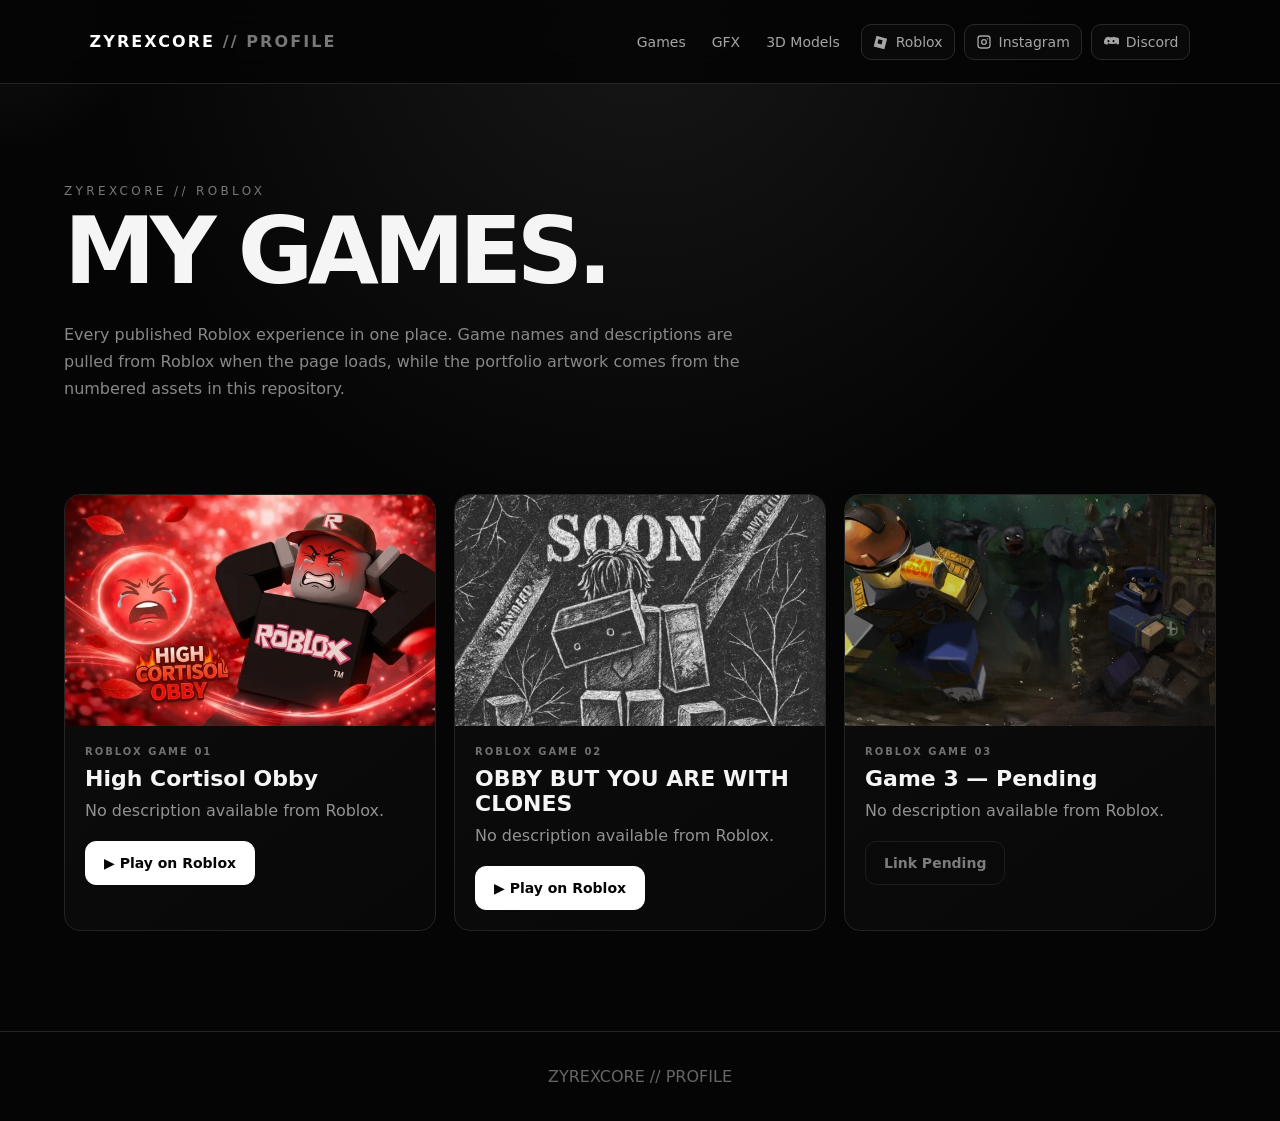
==== games.html @ 1a89cac1 "Add dedicated games portfolio page" ====
<!doctype html><html lang="en"><head><meta charset="utf-8"><meta name="viewport" content="width=device-width,initial-scale=1"><title>ZyrexCore // Games</title><link rel="stylesheet" href="styles.css"></head><body><main><section class="page-hero"><div class="eyebrow">ZYREXCORE // ROBLOX</div><h1>MY GAMES.</h1><p>Every published Roblox experience in one place. Game names and descriptions are pulled from Roblox when the page loads, while the portfolio artwork comes from the numbered assets in this repository.</p></section><section class="wrap" style="padding-top:20px"><div class="grid" id="gamesGrid"></div></section></main><footer class="footer">ZYREXCORE // PROFILE</footer><script src="portfolio.js"></script><script>bootChrome('games');renderGames('gamesGrid');</script></body></html>
---- styles.css ----
:root{--bg:#050505;--panel:#0c0c0c;--panel2:#101010;--line:#242424;--text:#f5f5f5;--muted:#8f8f8f;--soft:#cfcfcf}*{box-sizing:border-box}html{scroll-behavior:smooth}body{margin:0;background:radial-gradient(circle at 50% 0,#171717 0,transparent 34rem),#050505;color:var(--text);font-family:Inter,ui-sans-serif,system-ui,-apple-system,BlinkMacSystemFont,"Segoe UI",sans-serif;overflow-x:hidden}body:before{content:"";position:fixed;inset:0;pointer-events:none;opacity:.18;background-image:linear-gradient(rgba(255,255,255,.035) 1px,transparent 1px),linear-gradient(90deg,rgba(255,255,255,.035) 1px,transparent 1px);background-size:36px 36px;mask-image:linear-gradient(to bottom,#000,transparent 75%);z-index:-2}.cursor-light{position:fixed;width:320px;height:320px;border-radius:50%;pointer-events:none;z-index:0;background:radial-gradient(circle,rgba(255,255,255,.055),transparent 68%);transform:translate(-50%,-50%);mix-blend-mode:screen}.nav{position:sticky;top:0;z-index:20;height:84px;border-bottom:1px solid var(--line);background:rgba(5,5,5,.9);backdrop-filter:blur(16px);display:flex;align-items:center;justify-content:space-between;padding:0 clamp(22px,7vw,120px)}.brand{font-weight:900;letter-spacing:.13em;text-decoration:none;color:#fff}.brand span{color:#777}.nav-right,.socials{display:flex;align-items:center;gap:9px}.nav-links{display:flex;gap:26px;margin-right:12px}.nav-links a,.social-btn{color:#a5a5a5;text-decoration:none;font-size:14px;transition:.2s}.nav-links a:hover,.social-btn:hover{color:#fff}.social-btn{display:inline-flex;align-items:center;gap:7px;border:1px solid #292929;border-radius:10px;padding:9px 11px;background:#090909}.social-btn svg{width:16px;height:16px;fill:currentColor}.hero{min-height:calc(100vh - 84px);display:grid;place-items:center;text-align:center;padding:70px 20px 90px;position:relative}.hero-inner{max-width:1050px}.eyebrow{font-size:12px;letter-spacing:.28em;color:#777;text-transform:uppercase}.hero h1{font-size:clamp(58px,10vw,132px);line-height:.83;margin:38px 0 34px;font-weight:950;letter-spacing:-.065em}.hero h1 .outline{color:transparent;-webkit-text-stroke:1.5px #555}.hero p{max-width:760px;margin:0 auto;color:#999;font-size:17px;line-height:1.8}.actions{display:flex;justify-content:center;gap:12px;margin-top:34px;flex-wrap:wrap}.btn{display:inline-flex;align-items:center;justify-content:center;gap:8px;padding:13px 18px;border-radius:11px;border:1px solid #303030;background:#0b0b0b;color:#eee;text-decoration:none;font-weight:700;font-size:14px;transition:.2s}.btn:hover{border-color:#666;transform:translateY(-2px)}.btn.primary{background:#fff;color:#050505;border-color:#fff}.wrap{max-width:1200px;margin:auto;padding:100px 24px}.section-head{display:flex;align-items:end;justify-content:space-between;gap:24px;margin-bottom:30px}.section-head h2{font-size:clamp(32px,5vw,58px);margin:0;letter-spacing:-.04em}.section-head p{color:#777;max-width:520px;line-height:1.6}.grid{display:grid;grid-template-columns:repeat(3,minmax(0,1fr));gap:18px}.card{border:1px solid var(--line);border-radius:16px;overflow:hidden;background:linear-gradient(145deg,#0d0d0d,#080808);transition:.25s;min-width:0}.card:hover{transform:translateY(-5px);border-color:#4b4b4b}.media{aspect-ratio:16/10;background:#090909;overflow:hidden}.media img{width:100%;height:100%;display:block;object-fit:cover;transition:.35s}.card:hover .media img{transform:scale(1.025)}.card-body{padding:20px}.kicker{font-size:10px;letter-spacing:.2em;color:#707070;font-weight:800}.card h3{margin:9px 0 7px;font-size:22px}.card p{color:#929292;line-height:1.6;margin:0}.card-actions{margin-top:18px}.empty{padding:35px;border:1px dashed #303030;border-radius:16px;color:#777;text-align:center;grid-column:1/-1}.page-hero{padding:100px 24px 55px;max-width:1200px;margin:auto}.page-hero h1{font-size:clamp(48px,8vw,92px);margin:0 0 15px;letter-spacing:-.06em}.page-hero p{max-width:700px;color:#888;line-height:1.7}.lightbox{position:fixed;inset:0;background:rgba(0,0,0,.92);z-index:50;display:none;place-items:center;padding:25px}.lightbox.open{display:grid}.lightbox img{max-width:94vw;max-height:90vh;object-fit:contain;border-radius:10px}.close{position:fixed;right:25px;top:20px;border:1px solid #444;background:#111;color:#fff;border-radius:9px;padding:10px 13px;cursor:pointer}.footer{border-top:1px solid var(--line);padding:35px 24px;color:#666;text-align:center}.reveal{animation:rise .5s both}@keyframes rise{from{opacity:0;transform:translateY(12px)}to{opacity:1;transform:none}}@media(max-width:900px){.nav{padding:0 18px}.nav-links{display:none}.grid{grid-template-columns:repeat(2,minmax(0,1fr))}.social-btn span{display:none}.social-btn{padding:9px}}@media(max-width:600px){.grid{grid-template-columns:1fr}.hero h1{font-size:clamp(54px,18vw,88px)}.hero{padding-top:40px}.page-hero{padding-top:70px}.socials{gap:5px}.brand{font-size:13px}}
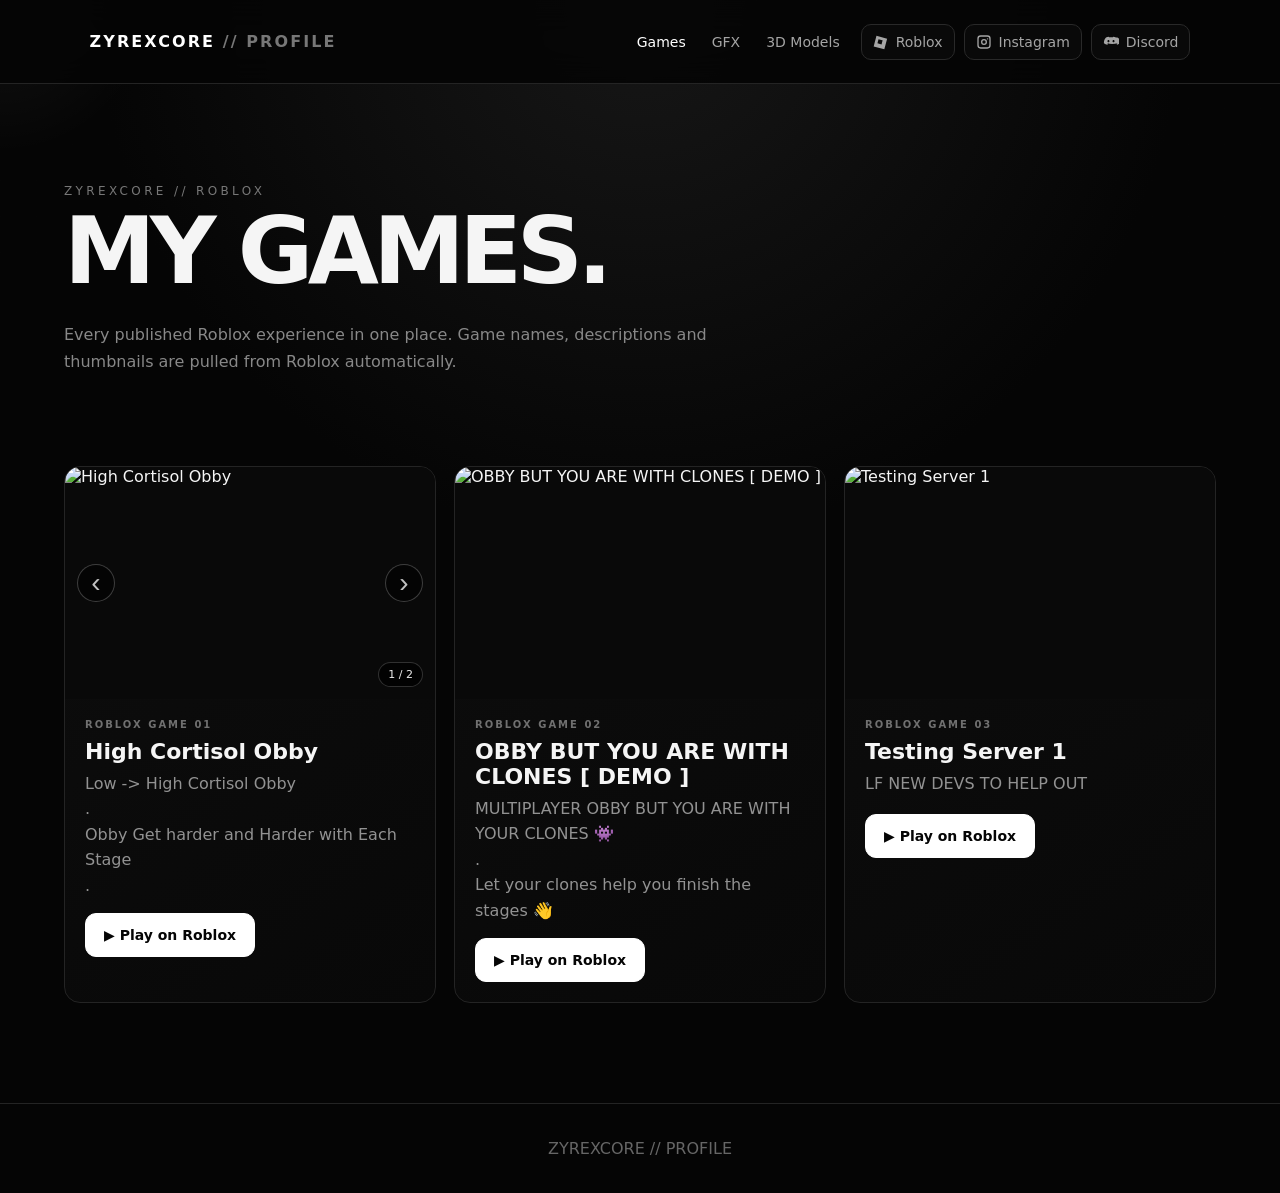
==== commit 8fe9a3fd: "Bust portfolio asset cache" ====
--- a/games.html
+++ b/games.html
@@ -1 +1 @@
-<!doctype html><html lang="en"><head><meta charset="utf-8"><meta name="viewport" content="width=device-width,initial-scale=1"><title>ZyrexCore // Games</title><link rel="stylesheet" href="styles.css"></head><body><main><section class="page-hero"><div class="eyebrow">ZYREXCORE // ROBLOX</div><h1>MY GAMES.</h1><p>Every published Roblox experience in one place. Game names and descriptions are pulled from Roblox when the page loads, while the portfolio artwork comes from the numbered assets in this repository.</p></section><section class="wrap" style="padding-top:20px"><div class="grid" id="gamesGrid"></div></section></main><footer class="footer">ZYREXCORE // PROFILE</footer><script src="portfolio.js"></script><script>bootChrome('games');renderGames('gamesGrid');</script></body></html>+<!doctype html><html lang="en"><head><meta charset="utf-8"><meta name="viewport" content="width=device-width,initial-scale=1"><title>ZyrexCore // Games</title><link rel="stylesheet" href="styles.css?v=20260908-3"></head><body><main><section class="page-hero"><div class="eyebrow">ZYREXCORE // ROBLOX</div><h1>MY GAMES.</h1><p>Every published Roblox experience in one place. Game names, descriptions and thumbnails are pulled from Roblox automatically.</p></section><section class="wrap" style="padding-top:20px"><div class="grid" id="gamesGrid"></div></section></main><footer class="footer">ZYREXCORE // PROFILE</footer><script src="portfolio.js?v=20260908-3"></script><script>bootChrome('games');renderGames('gamesGrid');</script></body></html>
--- a/styles.css
+++ b/styles.css
@@ -1 +1 @@
-:root{--bg:#050505;--panel:#0c0c0c;--panel2:#101010;--line:#242424;--text:#f5f5f5;--muted:#8f8f8f;--soft:#cfcfcf}*{box-sizing:border-box}html{scroll-behavior:smooth}body{margin:0;background:radial-gradient(circle at 50% 0,#171717 0,transparent 34rem),#050505;color:var(--text);font-family:Inter,ui-sans-serif,system-ui,-apple-system,BlinkMacSystemFont,"Segoe UI",sans-serif;overflow-x:hidden}body:before{content:"";position:fixed;inset:0;pointer-events:none;opacity:.18;background-image:linear-gradient(rgba(255,255,255,.035) 1px,transparent 1px),linear-gradient(90deg,rgba(255,255,255,.035) 1px,transparent 1px);background-size:36px 36px;mask-image:linear-gradient(to bottom,#000,transparent 75%);z-index:-2}.cursor-light{position:fixed;width:320px;height:320px;border-radius:50%;pointer-events:none;z-index:0;background:radial-gradient(circle,rgba(255,255,255,.055),transparent 68%);transform:translate(-50%,-50%);mix-blend-mode:screen}.nav{position:sticky;top:0;z-index:20;height:84px;border-bottom:1px solid var(--line);background:rgba(5,5,5,.9);backdrop-filter:blur(16px);display:flex;align-items:center;justify-content:space-between;padding:0 clamp(22px,7vw,120px)}.brand{font-weight:900;letter-spacing:.13em;text-decoration:none;color:#fff}.brand span{color:#777}.nav-right,.socials{display:flex;align-items:center;gap:9px}.nav-links{display:flex;gap:26px;margin-right:12px}.nav-links a,.social-btn{color:#a5a5a5;text-decoration:none;font-size:14px;transition:.2s}.nav-links a:hover,.social-btn:hover{color:#fff}.social-btn{display:inline-flex;align-items:center;gap:7px;border:1px solid #292929;border-radius:10px;padding:9px 11px;background:#090909}.social-btn svg{width:16px;height:16px;fill:currentColor}.hero{min-height:calc(100vh - 84px);display:grid;place-items:center;text-align:center;padding:70px 20px 90px;position:relative}.hero-inner{max-width:1050px}.eyebrow{font-size:12px;letter-spacing:.28em;color:#777;text-transform:uppercase}.hero h1{font-size:clamp(58px,10vw,132px);line-height:.83;margin:38px 0 34px;font-weight:950;letter-spacing:-.065em}.hero h1 .outline{color:transparent;-webkit-text-stroke:1.5px #555}.hero p{max-width:760px;margin:0 auto;color:#999;font-size:17px;line-height:1.8}.actions{display:flex;justify-content:center;gap:12px;margin-top:34px;flex-wrap:wrap}.btn{display:inline-flex;align-items:center;justify-content:center;gap:8px;padding:13px 18px;border-radius:11px;border:1px solid #303030;background:#0b0b0b;color:#eee;text-decoration:none;font-weight:700;font-size:14px;transition:.2s}.btn:hover{border-color:#666;transform:translateY(-2px)}.btn.primary{background:#fff;color:#050505;border-color:#fff}.wrap{max-width:1200px;margin:auto;padding:100px 24px}.section-head{display:flex;align-items:end;justify-content:space-between;gap:24px;margin-bottom:30px}.section-head h2{font-size:clamp(32px,5vw,58px);margin:0;letter-spacing:-.04em}.section-head p{color:#777;max-width:520px;line-height:1.6}.grid{display:grid;grid-template-columns:repeat(3,minmax(0,1fr));gap:18px}.card{border:1px solid var(--line);border-radius:16px;overflow:hidden;background:linear-gradient(145deg,#0d0d0d,#080808);transition:.25s;min-width:0}.card:hover{transform:translateY(-5px);border-color:#4b4b4b}.media{aspect-ratio:16/10;background:#090909;overflow:hidden}.media img{width:100%;height:100%;display:block;object-fit:cover;transition:.35s}.card:hover .media img{transform:scale(1.025)}.card-body{padding:20px}.kicker{font-size:10px;letter-spacing:.2em;color:#707070;font-weight:800}.card h3{margin:9px 0 7px;font-size:22px}.card p{color:#929292;line-height:1.6;margin:0}.card-actions{margin-top:18px}.empty{padding:35px;border:1px dashed #303030;border-radius:16px;color:#777;text-align:center;grid-column:1/-1}.page-hero{padding:100px 24px 55px;max-width:1200px;margin:auto}.page-hero h1{font-size:clamp(48px,8vw,92px);margin:0 0 15px;letter-spacing:-.06em}.page-hero p{max-width:700px;color:#888;line-height:1.7}.lightbox{position:fixed;inset:0;background:rgba(0,0,0,.92);z-index:50;display:none;place-items:center;padding:25px}.lightbox.open{display:grid}.lightbox img{max-width:94vw;max-height:90vh;object-fit:contain;border-radius:10px}.close{position:fixed;right:25px;top:20px;border:1px solid #444;background:#111;color:#fff;border-radius:9px;padding:10px 13px;cursor:pointer}.footer{border-top:1px solid var(--line);padding:35px 24px;color:#666;text-align:center}.reveal{animation:rise .5s both}@keyframes rise{from{opacity:0;transform:translateY(12px)}to{opacity:1;transform:none}}@media(max-width:900px){.nav{padding:0 18px}.nav-links{display:none}.grid{grid-template-columns:repeat(2,minmax(0,1fr))}.social-btn span{display:none}.social-btn{padding:9px}}@media(max-width:600px){.grid{grid-template-columns:1fr}.hero h1{font-size:clamp(54px,18vw,88px)}.hero{padding-top:40px}.page-hero{padding-top:70px}.socials{gap:5px}.brand{font-size:13px}}+:root{--bg:#050505;--panel:#0c0c0c;--panel2:#101010;--line:#242424;--text:#f5f5f5;--muted:#8f8f8f;--soft:#cfcfcf}*{box-sizing:border-box}html{scroll-behavior:smooth}body{margin:0;background:radial-gradient(circle at 50% 0,#171717 0,transparent 34rem),#050505;color:var(--text);font-family:Inter,ui-sans-serif,system-ui,-apple-system,BlinkMacSystemFont,"Segoe UI",sans-serif;overflow-x:hidden}body:before{content:"";position:fixed;inset:0;pointer-events:none;opacity:.18;background-image:linear-gradient(rgba(255,255,255,.035) 1px,transparent 1px),linear-gradient(90deg,rgba(255,255,255,.035) 1px,transparent 1px);background-size:36px 36px;mask-image:linear-gradient(to bottom,#000,transparent 75%);z-index:-2}.cursor-light{position:fixed;width:320px;height:320px;border-radius:50%;pointer-events:none;z-index:0;background:radial-gradient(circle,rgba(255,255,255,.055),transparent 68%);transform:translate(-50%,-50%);mix-blend-mode:screen}.nav{position:sticky;top:0;z-index:20;height:84px;border-bottom:1px solid var(--line);background:rgba(5,5,5,.9);backdrop-filter:blur(16px);display:flex;align-items:center;justify-content:space-between;padding:0 clamp(22px,7vw,120px)}.brand{font-weight:900;letter-spacing:.13em;text-decoration:none;color:#fff}.brand span{color:#777}.nav-right,.socials{display:flex;align-items:center;gap:9px}.nav-links{display:flex;gap:26px;margin-right:12px}.nav-links a,.social-btn{color:#a5a5a5;text-decoration:none;font-size:14px;transition:.2s}.nav-links a:hover,.nav-links a.active,.social-btn:hover{color:#fff}.social-btn{display:inline-flex;align-items:center;gap:7px;border:1px solid #292929;border-radius:10px;padding:9px 11px;background:#090909}.social-btn svg{width:16px;height:16px;fill:currentColor}.hero{min-height:calc(100vh - 84px);display:grid;place-items:center;text-align:center;padding:70px 20px 90px;position:relative}.hero-inner{max-width:1050px}.eyebrow{font-size:12px;letter-spacing:.28em;color:#777;text-transform:uppercase}.hero h1{font-size:clamp(58px,10vw,132px);line-height:.83;margin:38px 0 34px;font-weight:950;letter-spacing:-.065em}.hero h1 .outline{color:transparent;-webkit-text-stroke:1.5px #555}.hero p{max-width:760px;margin:0 auto;color:#999;font-size:17px;line-height:1.8}.actions{display:flex;justify-content:center;gap:12px;margin-top:34px;flex-wrap:wrap}.btn{display:inline-flex;align-items:center;justify-content:center;gap:8px;padding:13px 18px;border-radius:11px;border:1px solid #303030;background:#0b0b0b;color:#eee;text-decoration:none;font-weight:700;font-size:14px;transition:.2s}.btn:hover{border-color:#666;transform:translateY(-2px)}.btn.primary{background:#fff;color:#050505;border-color:#fff}.wrap{max-width:1200px;margin:auto;padding:100px 24px}.section-head{display:flex;align-items:end;justify-content:space-between;gap:24px;margin-bottom:30px}.section-head h2{font-size:clamp(32px,5vw,58px);margin:0;letter-spacing:-.04em}.section-head p{color:#777;max-width:520px;line-height:1.6}.grid{display:grid;grid-template-columns:repeat(3,minmax(0,1fr));gap:18px}.card{border:1px solid var(--line);border-radius:16px;overflow:hidden;background:linear-gradient(145deg,#0d0d0d,#080808);transition:.25s;min-width:0}.card:hover{transform:translateY(-5px);border-color:#4b4b4b}.media{aspect-ratio:16/10;background:#090909;overflow:hidden}.media img{width:100%;height:100%;display:block;object-fit:cover;transition:.35s}.card:hover .media img{transform:scale(1.025)}.game-media{position:relative}.game-carousel{position:relative;width:100%;height:100%}.game-carousel .game-slide{width:100%;height:100%;object-fit:cover;display:block}.slide-btn{position:absolute;top:50%;transform:translateY(-50%);width:38px;height:38px;border:1px solid rgba(255,255,255,.3);border-radius:50%;background:rgba(0,0,0,.62);color:#fff;font-size:28px;line-height:1;cursor:pointer;display:grid;place-items:center;opacity:.75;transition:.2s}.slide-btn:hover{opacity:1;background:rgba(0,0,0,.82)}.slide-btn.prev{left:12px}.slide-btn.next{right:12px}.slide-count{position:absolute;right:12px;bottom:12px;background:rgba(0,0,0,.7);border:1px solid rgba(255,255,255,.18);padding:5px 9px;border-radius:99px;font-size:11px;color:#eee}.game-placeholder{height:100%;display:grid;place-items:center;align-content:center;gap:7px;background:radial-gradient(circle,#181818,#080808);color:#777;letter-spacing:.18em;font-weight:900}.game-placeholder small{font-size:9px;letter-spacing:.16em;color:#555}.card-body{padding:20px}.kicker{font-size:10px;letter-spacing:.2em;color:#707070;font-weight:800}.card h3{margin:9px 0 7px;font-size:22px}.card p{color:#929292;line-height:1.6;margin:0}.game-description{white-space:pre-line;max-height:7.8em;overflow:hidden}.card-actions{margin-top:18px}.empty{padding:35px;border:1px dashed #303030;border-radius:16px;color:#777;text-align:center;grid-column:1/-1}.page-hero{padding:100px 24px 55px;max-width:1200px;margin:auto}.page-hero h1{font-size:clamp(48px,8vw,92px);margin:0 0 15px;letter-spacing:-.06em}.page-hero p{max-width:700px;color:#888;line-height:1.7}.lightbox{position:fixed;inset:0;background:rgba(0,0,0,.92);z-index:50;display:none;place-items:center;padding:25px}.lightbox.open{display:grid}.lightbox img{max-width:94vw;max-height:90vh;object-fit:contain;border-radius:10px}.close{position:fixed;right:25px;top:20px;border:1px solid #444;background:#111;color:#fff;border-radius:9px;padding:10px 13px;cursor:pointer}.footer{border-top:1px solid var(--line);padding:35px 24px;color:#666;text-align:center}.reveal{animation:rise .5s both}@keyframes rise{from{opacity:0;transform:translateY(12px)}to{opacity:1;transform:none}}@media(max-width:900px){.nav{padding:0 18px}.nav-links{display:none}.grid{grid-template-columns:repeat(2,minmax(0,1fr))}.social-btn span{display:none}.social-btn{padding:9px}}@media(max-width:600px){.grid{grid-template-columns:1fr}.hero h1{font-size:clamp(54px,18vw,88px)}.hero{padding-top:40px}.page-hero{padding-top:70px}.socials{gap:5px}.brand{font-size:13px}}
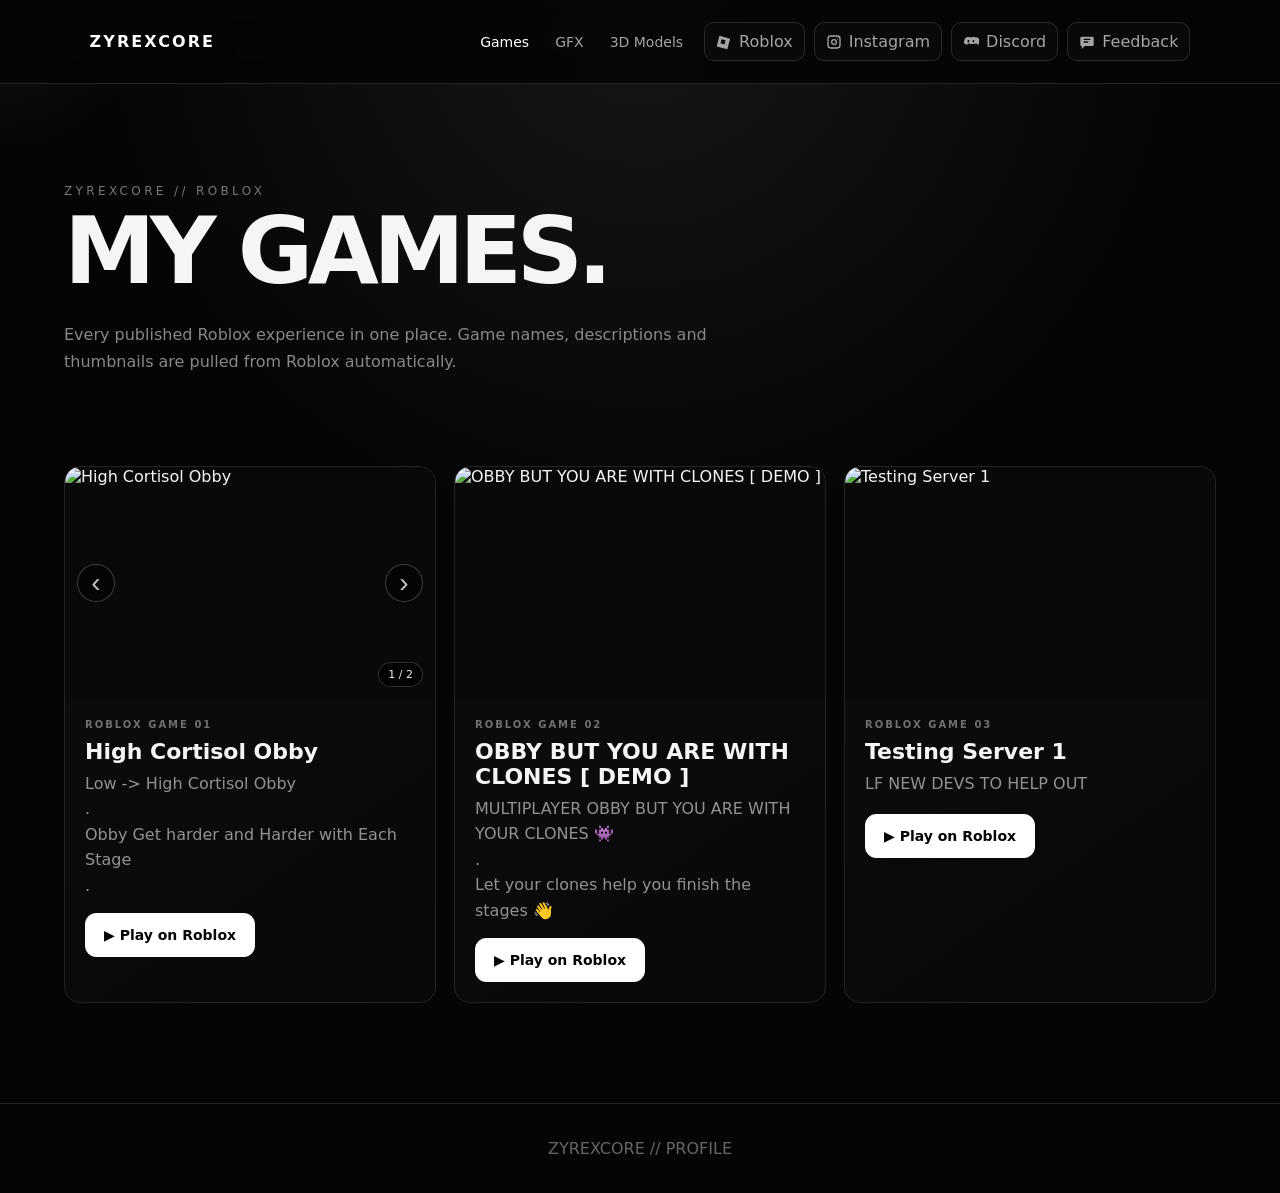
==== commit ec9da02f: "Update games cache version" ====
--- a/games.html
+++ b/games.html
@@ -1 +1 @@
-<!doctype html><html lang="en"><head><meta charset="utf-8"><meta name="viewport" content="width=device-width,initial-scale=1"><title>ZyrexCore // Games</title><link rel="stylesheet" href="styles.css?v=20260908-3"></head><body><main><section class="page-hero"><div class="eyebrow">ZYREXCORE // ROBLOX</div><h1>MY GAMES.</h1><p>Every published Roblox experience in one place. Game names, descriptions and thumbnails are pulled from Roblox automatically.</p></section><section class="wrap" style="padding-top:20px"><div class="grid" id="gamesGrid"></div></section></main><footer class="footer">ZYREXCORE // PROFILE</footer><script src="portfolio.js?v=20260908-3"></script><script>bootChrome('games');renderGames('gamesGrid');</script></body></html>+<!doctype html><html lang="en"><head><meta charset="utf-8"><meta name="viewport" content="width=device-width,initial-scale=1"><title>ZyrexCore // Games</title><link rel="stylesheet" href="styles.css?v=20260908-5"></head><body><main><section class="page-hero"><div class="eyebrow">ZYREXCORE // ROBLOX</div><h1>MY GAMES.</h1><p>Every published Roblox experience in one place. Game names, descriptions and thumbnails are pulled from Roblox automatically.</p></section><section class="wrap" style="padding-top:20px"><div class="grid" id="gamesGrid"></div></section></main><footer class="footer">ZYREXCORE // PROFILE</footer><script src="portfolio.js?v=20260908-5"></script><script>bootChrome('games');renderGames('gamesGrid');</script></body></html>
--- a/styles.css
+++ b/styles.css
@@ -1 +1 @@
-:root{--bg:#050505;--panel:#0c0c0c;--panel2:#101010;--line:#242424;--text:#f5f5f5;--muted:#8f8f8f;--soft:#cfcfcf}*{box-sizing:border-box}html{scroll-behavior:smooth}body{margin:0;background:radial-gradient(circle at 50% 0,#171717 0,transparent 34rem),#050505;color:var(--text);font-family:Inter,ui-sans-serif,system-ui,-apple-system,BlinkMacSystemFont,"Segoe UI",sans-serif;overflow-x:hidden}body:before{content:"";position:fixed;inset:0;pointer-events:none;opacity:.18;background-image:linear-gradient(rgba(255,255,255,.035) 1px,transparent 1px),linear-gradient(90deg,rgba(255,255,255,.035) 1px,transparent 1px);background-size:36px 36px;mask-image:linear-gradient(to bottom,#000,transparent 75%);z-index:-2}.cursor-light{position:fixed;width:320px;height:320px;border-radius:50%;pointer-events:none;z-index:0;background:radial-gradient(circle,rgba(255,255,255,.055),transparent 68%);transform:translate(-50%,-50%);mix-blend-mode:screen}.nav{position:sticky;top:0;z-index:20;height:84px;border-bottom:1px solid var(--line);background:rgba(5,5,5,.9);backdrop-filter:blur(16px);display:flex;align-items:center;justify-content:space-between;padding:0 clamp(22px,7vw,120px)}.brand{font-weight:900;letter-spacing:.13em;text-decoration:none;color:#fff}.brand span{color:#777}.nav-right,.socials{display:flex;align-items:center;gap:9px}.nav-links{display:flex;gap:26px;margin-right:12px}.nav-links a,.social-btn{color:#a5a5a5;text-decoration:none;font-size:14px;transition:.2s}.nav-links a:hover,.nav-links a.active,.social-btn:hover{color:#fff}.social-btn{display:inline-flex;align-items:center;gap:7px;border:1px solid #292929;border-radius:10px;padding:9px 11px;background:#090909}.social-btn svg{width:16px;height:16px;fill:currentColor}.hero{min-height:calc(100vh - 84px);display:grid;place-items:center;text-align:center;padding:70px 20px 90px;position:relative}.hero-inner{max-width:1050px}.eyebrow{font-size:12px;letter-spacing:.28em;color:#777;text-transform:uppercase}.hero h1{font-size:clamp(58px,10vw,132px);line-height:.83;margin:38px 0 34px;font-weight:950;letter-spacing:-.065em}.hero h1 .outline{color:transparent;-webkit-text-stroke:1.5px #555}.hero p{max-width:760px;margin:0 auto;color:#999;font-size:17px;line-height:1.8}.actions{display:flex;justify-content:center;gap:12px;margin-top:34px;flex-wrap:wrap}.btn{display:inline-flex;align-items:center;justify-content:center;gap:8px;padding:13px 18px;border-radius:11px;border:1px solid #303030;background:#0b0b0b;color:#eee;text-decoration:none;font-weight:700;font-size:14px;transition:.2s}.btn:hover{border-color:#666;transform:translateY(-2px)}.btn.primary{background:#fff;color:#050505;border-color:#fff}.wrap{max-width:1200px;margin:auto;padding:100px 24px}.section-head{display:flex;align-items:end;justify-content:space-between;gap:24px;margin-bottom:30px}.section-head h2{font-size:clamp(32px,5vw,58px);margin:0;letter-spacing:-.04em}.section-head p{color:#777;max-width:520px;line-height:1.6}.grid{display:grid;grid-template-columns:repeat(3,minmax(0,1fr));gap:18px}.card{border:1px solid var(--line);border-radius:16px;overflow:hidden;background:linear-gradient(145deg,#0d0d0d,#080808);transition:.25s;min-width:0}.card:hover{transform:translateY(-5px);border-color:#4b4b4b}.media{aspect-ratio:16/10;background:#090909;overflow:hidden}.media img{width:100%;height:100%;display:block;object-fit:cover;transition:.35s}.card:hover .media img{transform:scale(1.025)}.game-media{position:relative}.game-carousel{position:relative;width:100%;height:100%}.game-carousel .game-slide{width:100%;height:100%;object-fit:cover;display:block}.slide-btn{position:absolute;top:50%;transform:translateY(-50%);width:38px;height:38px;border:1px solid rgba(255,255,255,.3);border-radius:50%;background:rgba(0,0,0,.62);color:#fff;font-size:28px;line-height:1;cursor:pointer;display:grid;place-items:center;opacity:.75;transition:.2s}.slide-btn:hover{opacity:1;background:rgba(0,0,0,.82)}.slide-btn.prev{left:12px}.slide-btn.next{right:12px}.slide-count{position:absolute;right:12px;bottom:12px;background:rgba(0,0,0,.7);border:1px solid rgba(255,255,255,.18);padding:5px 9px;border-radius:99px;font-size:11px;color:#eee}.game-placeholder{height:100%;display:grid;place-items:center;align-content:center;gap:7px;background:radial-gradient(circle,#181818,#080808);color:#777;letter-spacing:.18em;font-weight:900}.game-placeholder small{font-size:9px;letter-spacing:.16em;color:#555}.card-body{padding:20px}.kicker{font-size:10px;letter-spacing:.2em;color:#707070;font-weight:800}.card h3{margin:9px 0 7px;font-size:22px}.card p{color:#929292;line-height:1.6;margin:0}.game-description{white-space:pre-line;max-height:7.8em;overflow:hidden}.card-actions{margin-top:18px}.empty{padding:35px;border:1px dashed #303030;border-radius:16px;color:#777;text-align:center;grid-column:1/-1}.page-hero{padding:100px 24px 55px;max-width:1200px;margin:auto}.page-hero h1{font-size:clamp(48px,8vw,92px);margin:0 0 15px;letter-spacing:-.06em}.page-hero p{max-width:700px;color:#888;line-height:1.7}.lightbox{position:fixed;inset:0;background:rgba(0,0,0,.92);z-index:50;display:none;place-items:center;padding:25px}.lightbox.open{display:grid}.lightbox img{max-width:94vw;max-height:90vh;object-fit:contain;border-radius:10px}.close{position:fixed;right:25px;top:20px;border:1px solid #444;background:#111;color:#fff;border-radius:9px;padding:10px 13px;cursor:pointer}.footer{border-top:1px solid var(--line);padding:35px 24px;color:#666;text-align:center}.reveal{animation:rise .5s both}@keyframes rise{from{opacity:0;transform:translateY(12px)}to{opacity:1;transform:none}}@media(max-width:900px){.nav{padding:0 18px}.nav-links{display:none}.grid{grid-template-columns:repeat(2,minmax(0,1fr))}.social-btn span{display:none}.social-btn{padding:9px}}@media(max-width:600px){.grid{grid-template-columns:1fr}.hero h1{font-size:clamp(54px,18vw,88px)}.hero{padding-top:40px}.page-hero{padding-top:70px}.socials{gap:5px}.brand{font-size:13px}}+:root{--bg:#050505;--panel:#0c0c0c;--panel2:#101010;--line:#242424;--text:#f5f5f5;--muted:#8f8f8f;--soft:#cfcfcf}*{box-sizing:border-box}html{scroll-behavior:smooth}body{margin:0;background:radial-gradient(circle at 50% 0,#171717 0,transparent 34rem),#050505;color:var(--text);font-family:Inter,ui-sans-serif,system-ui,-apple-system,BlinkMacSystemFont,"Segoe UI",sans-serif;overflow-x:hidden}body.modal-open{overflow:hidden}body:before{content:"";position:fixed;inset:0;pointer-events:none;opacity:.18;background-image:linear-gradient(rgba(255,255,255,.035) 1px,transparent 1px),linear-gradient(90deg,rgba(255,255,255,.035) 1px,transparent 1px);background-size:36px 36px;mask-image:linear-gradient(to bottom,#000,transparent 75%);z-index:-2}.cursor-light{position:fixed;width:320px;height:320px;border-radius:50%;pointer-events:none;z-index:0;background:radial-gradient(circle,rgba(255,255,255,.055),transparent 68%);transform:translate(-50%,-50%);mix-blend-mode:screen}.nav{position:sticky;top:0;z-index:20;height:84px;border-bottom:1px solid var(--line);background:rgba(5,5,5,.9);backdrop-filter:blur(16px);display:flex;align-items:center;justify-content:space-between;padding:0 clamp(22px,7vw,120px)}.brand{font-weight:900;letter-spacing:.13em;text-decoration:none;color:#fff}.brand span{color:#777}.nav-right,.socials{display:flex;align-items:center;gap:9px}.nav-links{display:flex;gap:26px;margin-right:12px}.nav-links a,.social-btn{color:#a5a5a5;text-decoration:none;font-size:14px;transition:.2s}.nav-links a:hover,.nav-links a.active,.social-btn:hover{color:#fff}.social-btn{display:inline-flex;align-items:center;gap:7px;border:1px solid #292929;border-radius:10px;padding:9px 11px;background:#090909;cursor:pointer;font:inherit}.social-btn svg{width:16px;height:16px;fill:currentColor}.feedback-btn:hover{border-color:#666}.hero{min-height:calc(100vh - 84px);display:grid;place-items:center;text-align:center;padding:70px 20px 90px;position:relative}.hero-inner{max-width:1050px}.eyebrow{font-size:12px;letter-spacing:.28em;color:#777;text-transform:uppercase}.hero h1{font-size:clamp(58px,10vw,132px);line-height:.83;margin:38px 0 34px;font-weight:950;letter-spacing:-.065em}.hero h1 .outline{color:transparent;-webkit-text-stroke:1.5px #555}.hero p{max-width:760px;margin:0 auto;color:#999;font-size:17px;line-height:1.8}.actions{display:flex;justify-content:center;gap:12px;margin-top:34px;flex-wrap:wrap}.btn{display:inline-flex;align-items:center;justify-content:center;gap:8px;padding:13px 18px;border-radius:11px;border:1px solid #303030;background:#0b0b0b;color:#eee;text-decoration:none;font-weight:700;font-size:14px;transition:.2s;cursor:pointer}.btn:hover{border-color:#666;transform:translateY(-2px)}.btn.primary{background:#fff;color:#050505;border-color:#fff}.btn:disabled{opacity:.55;cursor:wait;transform:none}.wrap{max-width:1200px;margin:auto;padding:100px 24px}.section-head{display:flex;align-items:end;justify-content:space-between;gap:24px;margin-bottom:30px}.section-head h2{font-size:clamp(32px,5vw,58px);margin:0;letter-spacing:-.04em}.section-head p{color:#777;max-width:520px;line-height:1.6}.grid{display:grid;grid-template-columns:repeat(3,minmax(0,1fr));gap:18px}.card{border:1px solid var(--line);border-radius:16px;overflow:hidden;background:linear-gradient(145deg,#0d0d0d,#080808);transition:.25s;min-width:0}.card:hover{transform:translateY(-5px);border-color:#4b4b4b}.media{aspect-ratio:16/10;background:#090909;overflow:hidden}.media img{width:100%;height:100%;display:block;object-fit:cover;transition:.35s}.card:hover .media img{transform:scale(1.025)}.game-media{position:relative}.game-carousel{position:relative;width:100%;height:100%}.game-carousel .game-slide{width:100%;height:100%;object-fit:cover;display:block}.slide-btn{position:absolute;top:50%;transform:translateY(-50%);width:38px;height:38px;border:1px solid rgba(255,255,255,.3);border-radius:50%;background:rgba(0,0,0,.62);color:#fff;font-size:28px;line-height:1;cursor:pointer;display:grid;place-items:center;opacity:.75;transition:.2s}.slide-btn:hover{opacity:1;background:rgba(0,0,0,.82)}.slide-btn.prev{left:12px}.slide-btn.next{right:12px}.slide-count{position:absolute;right:12px;bottom:12px;background:rgba(0,0,0,.7);border:1px solid rgba(255,255,255,.18);padding:5px 9px;border-radius:99px;font-size:11px;color:#eee}.game-placeholder{height:100%;display:grid;place-items:center;align-content:center;gap:7px;background:radial-gradient(circle,#181818,#080808);color:#777;letter-spacing:.18em;font-weight:900}.game-placeholder small{font-size:9px;letter-spacing:.16em;color:#555}.card-body{padding:20px}.kicker{font-size:10px;letter-spacing:.2em;color:#707070;font-weight:800}.card h3{margin:9px 0 7px;font-size:22px}.card p{color:#929292;line-height:1.6;margin:0}.game-description{white-space:pre-line;max-height:7.8em;overflow:hidden}.card-actions{margin-top:18px}.empty{padding:35px;border:1px dashed #303030;border-radius:16px;color:#777;text-align:center;grid-column:1/-1}.page-hero{padding:100px 24px 55px;max-width:1200px;margin:auto}.page-hero h1{font-size:clamp(48px,8vw,92px);margin:0 0 15px;letter-spacing:-.06em}.page-hero p{max-width:700px;color:#888;line-height:1.7}.lightbox{position:fixed;inset:0;background:rgba(0,0,0,.92);z-index:50;display:none;place-items:center;padding:25px}.lightbox.open{display:grid}.lightbox img{max-width:94vw;max-height:90vh;object-fit:contain;border-radius:10px}.close{position:fixed;right:25px;top:20px;border:1px solid #444;background:#111;color:#fff;border-radius:9px;padding:10px 13px;cursor:pointer}.feedback-overlay{position:fixed;inset:0;z-index:60;display:none;place-items:center;padding:22px;background:rgba(0,0,0,.82);backdrop-filter:blur(10px)}.feedback-overlay.open{display:grid}.feedback-modal{position:relative;width:min(620px,100%);max-height:92vh;overflow:auto;border:1px solid #303030;border-radius:20px;background:linear-gradient(145deg,#111,#080808);padding:34px;box-shadow:0 25px 90px rgba(0,0,0,.6)}.feedback-modal h2{margin:10px 0 6px;font-size:clamp(30px,5vw,44px);letter-spacing:-.04em}.feedback-subtitle{margin:0 0 26px;color:#777}.feedback-close{position:absolute;right:18px;top:16px;width:38px;height:38px;border:1px solid #303030;border-radius:10px;background:#0b0b0b;color:#fff;font-size:25px;cursor:pointer}.feedback-modal label{display:block;margin:0 0 18px;color:#ddd;font-size:13px;font-weight:700}.feedback-modal label span{color:#666;font-weight:500}.feedback-modal input,.feedback-modal textarea{display:block;width:100%;margin-top:8px;border:1px solid #303030;border-radius:11px;background:#080808;color:#fff;padding:13px 14px;outline:none;font:inherit;resize:vertical}.feedback-modal input:focus,.feedback-modal textarea:focus{border-color:#777;box-shadow:0 0 0 3px rgba(255,255,255,.04)}.feedback-modal textarea{min-height:160px}.feedback-trap{position:absolute!important;left:-9999px!important;width:1px!important;height:1px!important;opacity:0!important}.feedback-status{min-height:22px;margin:4px 0 8px;color:#888;font-size:13px}.feedback-actions{display:flex;justify-content:flex-end;gap:10px;margin-top:8px}.footer{border-top:1px solid var(--line);padding:35px 24px;color:#666;text-align:center}.reveal{animation:rise .5s both}@keyframes rise{from{opacity:0;transform:translateY(12px)}to{opacity:1;transform:none}}@media(max-width:900px){.nav{padding:0 18px}.nav-links{display:none}.grid{grid-template-columns:repeat(2,minmax(0,1fr))}.social-btn span{display:none}.social-btn{padding:9px}}@media(max-width:600px){.grid{grid-template-columns:1fr}.hero h1{font-size:clamp(54px,18vw,88px)}.hero{padding-top:40px}.page-hero{padding-top:70px}.socials{gap:5px}.brand{font-size:13px}.feedback-modal{padding:28px 20px}.feedback-actions{flex-direction:column-reverse}.feedback-actions .btn{width:100%}}
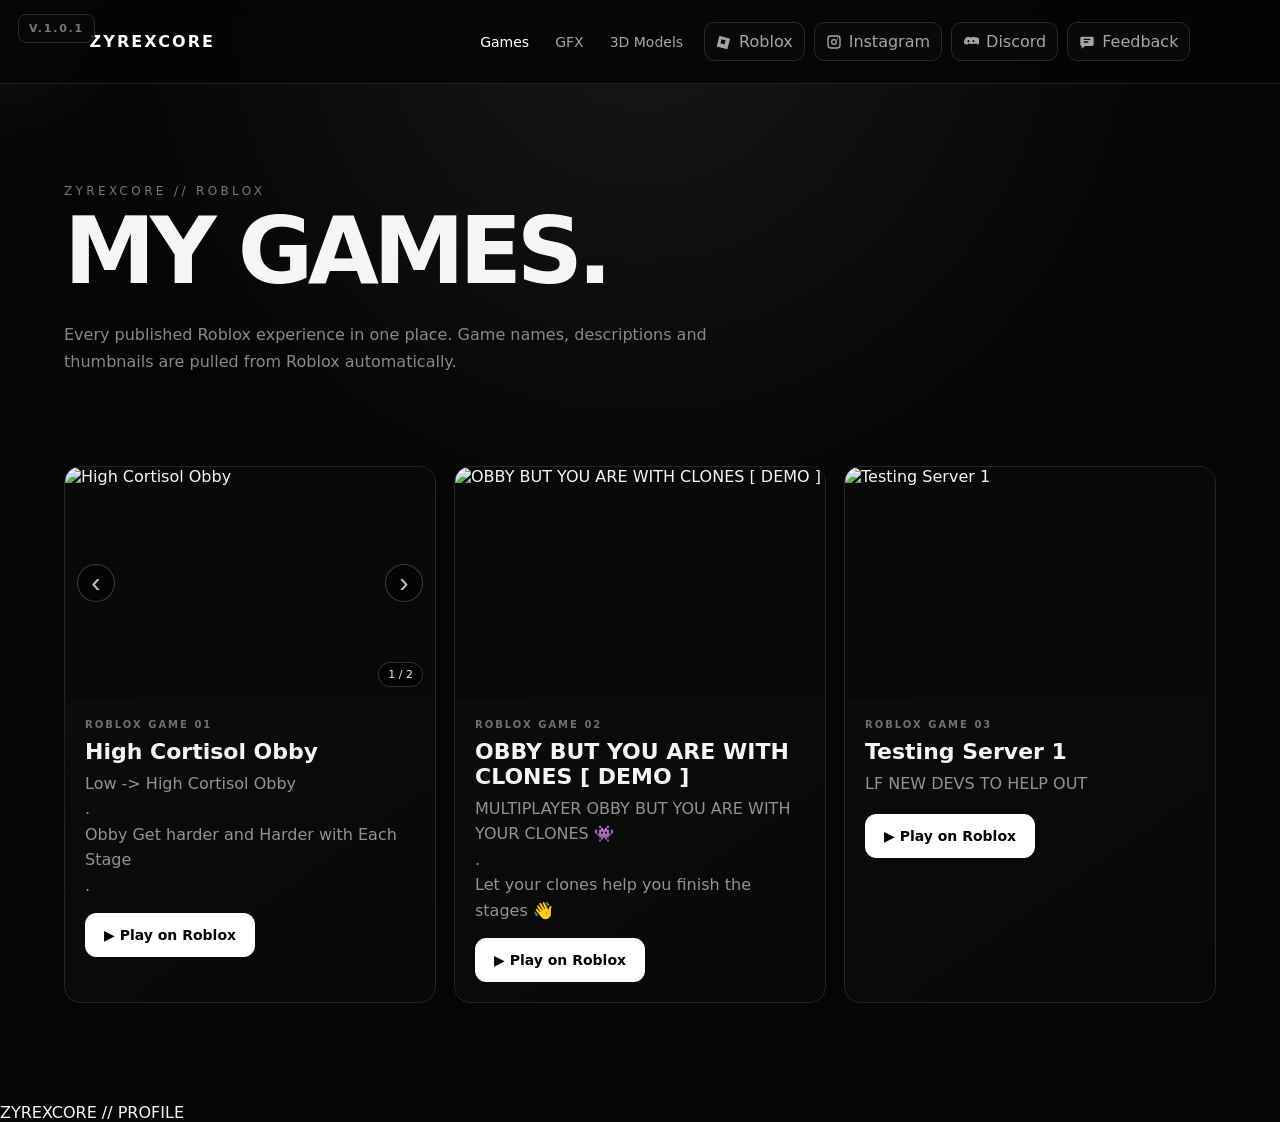
==== commit 00a38a37: "Update Games version badge and cache" ====
--- a/games.html
+++ b/games.html
@@ -1 +1 @@
-<!doctype html><html lang="en"><head><meta charset="utf-8"><meta name="viewport" content="width=device-width,initial-scale=1"><title>ZyrexCore // Games</title><link rel="stylesheet" href="styles.css?v=20260908-5"></head><body><main><section class="page-hero"><div class="eyebrow">ZYREXCORE // ROBLOX</div><h1>MY GAMES.</h1><p>Every published Roblox experience in one place. Game names, descriptions and thumbnails are pulled from Roblox automatically.</p></section><section class="wrap" style="padding-top:20px"><div class="grid" id="gamesGrid"></div></section></main><footer class="footer">ZYREXCORE // PROFILE</footer><script src="portfolio.js?v=20260908-5"></script><script>bootChrome('games');renderGames('gamesGrid');</script></body></html>+<!doctype html><html lang="en"><head><meta charset="utf-8"><meta name="viewport" content="width=device-width,initial-scale=1"><title>ZyrexCore // Games</title><link rel="stylesheet" href="styles.css?v=20260908-6"></head><body><div class="version-badge">V.1.0.1</div><main><section class="page-hero"><div class="eyebrow">ZYREXCORE // ROBLOX</div><h1>MY GAMES.</h1><p>Every published Roblox experience in one place. Game names, descriptions and thumbnails are pulled from Roblox automatically.</p></section><section class="wrap" style="padding-top:20px"><div class="grid" id="gamesGrid"></div></section></main><footer class="footer">ZYREXCORE // PROFILE</footer><script src="portfolio.js?v=20260908-6"></script><script>bootChrome('games');renderGames('gamesGrid');</script></body></html>
--- a/styles.css
+++ b/styles.css
@@ -1 +1 @@
-:root{--bg:#050505;--panel:#0c0c0c;--panel2:#101010;--line:#242424;--text:#f5f5f5;--muted:#8f8f8f;--soft:#cfcfcf}*{box-sizing:border-box}html{scroll-behavior:smooth}body{margin:0;background:radial-gradient(circle at 50% 0,#171717 0,transparent 34rem),#050505;color:var(--text);font-family:Inter,ui-sans-serif,system-ui,-apple-system,BlinkMacSystemFont,"Segoe UI",sans-serif;overflow-x:hidden}body.modal-open{overflow:hidden}body:before{content:"";position:fixed;inset:0;pointer-events:none;opacity:.18;background-image:linear-gradient(rgba(255,255,255,.035) 1px,transparent 1px),linear-gradient(90deg,rgba(255,255,255,.035) 1px,transparent 1px);background-size:36px 36px;mask-image:linear-gradient(to bottom,#000,transparent 75%);z-index:-2}.cursor-light{position:fixed;width:320px;height:320px;border-radius:50%;pointer-events:none;z-index:0;background:radial-gradient(circle,rgba(255,255,255,.055),transparent 68%);transform:translate(-50%,-50%);mix-blend-mode:screen}.nav{position:sticky;top:0;z-index:20;height:84px;border-bottom:1px solid var(--line);background:rgba(5,5,5,.9);backdrop-filter:blur(16px);display:flex;align-items:center;justify-content:space-between;padding:0 clamp(22px,7vw,120px)}.brand{font-weight:900;letter-spacing:.13em;text-decoration:none;color:#fff}.brand span{color:#777}.nav-right,.socials{display:flex;align-items:center;gap:9px}.nav-links{display:flex;gap:26px;margin-right:12px}.nav-links a,.social-btn{color:#a5a5a5;text-decoration:none;font-size:14px;transition:.2s}.nav-links a:hover,.nav-links a.active,.social-btn:hover{color:#fff}.social-btn{display:inline-flex;align-items:center;gap:7px;border:1px solid #292929;border-radius:10px;padding:9px 11px;background:#090909;cursor:pointer;font:inherit}.social-btn svg{width:16px;height:16px;fill:currentColor}.feedback-btn:hover{border-color:#666}.hero{min-height:calc(100vh - 84px);display:grid;place-items:center;text-align:center;padding:70px 20px 90px;position:relative}.hero-inner{max-width:1050px}.eyebrow{font-size:12px;letter-spacing:.28em;color:#777;text-transform:uppercase}.hero h1{font-size:clamp(58px,10vw,132px);line-height:.83;margin:38px 0 34px;font-weight:950;letter-spacing:-.065em}.hero h1 .outline{color:transparent;-webkit-text-stroke:1.5px #555}.hero p{max-width:760px;margin:0 auto;color:#999;font-size:17px;line-height:1.8}.actions{display:flex;justify-content:center;gap:12px;margin-top:34px;flex-wrap:wrap}.btn{display:inline-flex;align-items:center;justify-content:center;gap:8px;padding:13px 18px;border-radius:11px;border:1px solid #303030;background:#0b0b0b;color:#eee;text-decoration:none;font-weight:700;font-size:14px;transition:.2s;cursor:pointer}.btn:hover{border-color:#666;transform:translateY(-2px)}.btn.primary{background:#fff;color:#050505;border-color:#fff}.btn:disabled{opacity:.55;cursor:wait;transform:none}.wrap{max-width:1200px;margin:auto;padding:100px 24px}.section-head{display:flex;align-items:end;justify-content:space-between;gap:24px;margin-bottom:30px}.section-head h2{font-size:clamp(32px,5vw,58px);margin:0;letter-spacing:-.04em}.section-head p{color:#777;max-width:520px;line-height:1.6}.grid{display:grid;grid-template-columns:repeat(3,minmax(0,1fr));gap:18px}.card{border:1px solid var(--line);border-radius:16px;overflow:hidden;background:linear-gradient(145deg,#0d0d0d,#080808);transition:.25s;min-width:0}.card:hover{transform:translateY(-5px);border-color:#4b4b4b}.media{aspect-ratio:16/10;background:#090909;overflow:hidden}.media img{width:100%;height:100%;display:block;object-fit:cover;transition:.35s}.card:hover .media img{transform:scale(1.025)}.game-media{position:relative}.game-carousel{position:relative;width:100%;height:100%}.game-carousel .game-slide{width:100%;height:100%;object-fit:cover;display:block}.slide-btn{position:absolute;top:50%;transform:translateY(-50%);width:38px;height:38px;border:1px solid rgba(255,255,255,.3);border-radius:50%;background:rgba(0,0,0,.62);color:#fff;font-size:28px;line-height:1;cursor:pointer;display:grid;place-items:center;opacity:.75;transition:.2s}.slide-btn:hover{opacity:1;background:rgba(0,0,0,.82)}.slide-btn.prev{left:12px}.slide-btn.next{right:12px}.slide-count{position:absolute;right:12px;bottom:12px;background:rgba(0,0,0,.7);border:1px solid rgba(255,255,255,.18);padding:5px 9px;border-radius:99px;font-size:11px;color:#eee}.game-placeholder{height:100%;display:grid;place-items:center;align-content:center;gap:7px;background:radial-gradient(circle,#181818,#080808);color:#777;letter-spacing:.18em;font-weight:900}.game-placeholder small{font-size:9px;letter-spacing:.16em;color:#555}.card-body{padding:20px}.kicker{font-size:10px;letter-spacing:.2em;color:#707070;font-weight:800}.card h3{margin:9px 0 7px;font-size:22px}.card p{color:#929292;line-height:1.6;margin:0}.game-description{white-space:pre-line;max-height:7.8em;overflow:hidden}.card-actions{margin-top:18px}.empty{padding:35px;border:1px dashed #303030;border-radius:16px;color:#777;text-align:center;grid-column:1/-1}.page-hero{padding:100px 24px 55px;max-width:1200px;margin:auto}.page-hero h1{font-size:clamp(48px,8vw,92px);margin:0 0 15px;letter-spacing:-.06em}.page-hero p{max-width:700px;color:#888;line-height:1.7}.lightbox{position:fixed;inset:0;background:rgba(0,0,0,.92);z-index:50;display:none;place-items:center;padding:25px}.lightbox.open{display:grid}.lightbox img{max-width:94vw;max-height:90vh;object-fit:contain;border-radius:10px}.close{position:fixed;right:25px;top:20px;border:1px solid #444;background:#111;color:#fff;border-radius:9px;padding:10px 13px;cursor:pointer}.feedback-overlay{position:fixed;inset:0;z-index:60;display:none;place-items:center;padding:22px;background:rgba(0,0,0,.82);backdrop-filter:blur(10px)}.feedback-overlay.open{display:grid}.feedback-modal{position:relative;width:min(620px,100%);max-height:92vh;overflow:auto;border:1px solid #303030;border-radius:20px;background:linear-gradient(145deg,#111,#080808);padding:34px;box-shadow:0 25px 90px rgba(0,0,0,.6)}.feedback-modal h2{margin:10px 0 6px;font-size:clamp(30px,5vw,44px);letter-spacing:-.04em}.feedback-subtitle{margin:0 0 26px;color:#777}.feedback-close{position:absolute;right:18px;top:16px;width:38px;height:38px;border:1px solid #303030;border-radius:10px;background:#0b0b0b;color:#fff;font-size:25px;cursor:pointer}.feedback-modal label{display:block;margin:0 0 18px;color:#ddd;font-size:13px;font-weight:700}.feedback-modal label span{color:#666;font-weight:500}.feedback-modal input,.feedback-modal textarea{display:block;width:100%;margin-top:8px;border:1px solid #303030;border-radius:11px;background:#080808;color:#fff;padding:13px 14px;outline:none;font:inherit;resize:vertical}.feedback-modal input:focus,.feedback-modal textarea:focus{border-color:#777;box-shadow:0 0 0 3px rgba(255,255,255,.04)}.feedback-modal textarea{min-height:160px}.feedback-trap{position:absolute!important;left:-9999px!important;width:1px!important;height:1px!important;opacity:0!important}.feedback-status{min-height:22px;margin:4px 0 8px;color:#888;font-size:13px}.feedback-actions{display:flex;justify-content:flex-end;gap:10px;margin-top:8px}.footer{border-top:1px solid var(--line);padding:35px 24px;color:#666;text-align:center}.reveal{animation:rise .5s both}@keyframes rise{from{opacity:0;transform:translateY(12px)}to{opacity:1;transform:none}}@media(max-width:900px){.nav{padding:0 18px}.nav-links{display:none}.grid{grid-template-columns:repeat(2,minmax(0,1fr))}.social-btn span{display:none}.social-btn{padding:9px}}@media(max-width:600px){.grid{grid-template-columns:1fr}.hero h1{font-size:clamp(54px,18vw,88px)}.hero{padding-top:40px}.page-hero{padding-top:70px}.socials{gap:5px}.brand{font-size:13px}.feedback-modal{padding:28px 20px}.feedback-actions{flex-direction:column-reverse}.feedback-actions .btn{width:100%}}+:root{--bg:#050505;--panel:#0c0c0c;--panel2:#101010;--line:#242424;--text:#f5f5f5;--muted:#8f8f8f;--soft:#cfcfcf}*{box-sizing:border-box}html{scroll-behavior:smooth}body{margin:0;background:radial-gradient(circle at 50% 0,#171717 0,transparent 34rem),#050505;color:var(--text);font-family:Inter,ui-sans-serif,system-ui,-apple-system,BlinkMacSystemFont,"Segoe UI",sans-serif;overflow-x:hidden}body.modal-open{overflow:hidden}body:before{content:"";position:fixed;inset:0;pointer-events:none;opacity:.18;background-image:linear-gradient(rgba(255,255,255,.035) 1px,transparent 1px),linear-gradient(90deg,rgba(255,255,255,.035) 1px,transparent 1px);background-size:36px 36px;mask-image:linear-gradient(to bottom,#000,transparent 75%);z-index:-2}.version-badge{position:fixed;top:14px;left:18px;z-index:100;color:#777;font-size:11px;font-weight:800;letter-spacing:.16em;padding:7px 10px;border:1px solid #292929;border-radius:8px;background:rgba(7,7,7,.78);backdrop-filter:blur(10px);pointer-events:none;user-select:none}.cursor-light{position:fixed;width:320px;height:320px;border-radius:50%;pointer-events:none;z-index:0;background:radial-gradient(circle,rgba(255,255,255,.055),transparent 68%);transform:translate(-50%,-50%);mix-blend-mode:screen}.nav{position:sticky;top:0;z-index:20;height:84px;border-bottom:1px solid var(--line);background:rgba(5,5,5,.9);backdrop-filter:blur(16px);display:flex;align-items:center;justify-content:space-between;padding:0 clamp(22px,7vw,120px)}.brand{font-weight:900;letter-spacing:.13em;text-decoration:none;color:#fff}.brand span{color:#777}.nav-right,.socials{display:flex;align-items:center;gap:9px}.nav-links{display:flex;gap:26px;margin-right:12px}.nav-links a,.social-btn{color:#a5a5a5;text-decoration:none;font-size:14px;transition:.2s}.nav-links a:hover,.nav-links a.active,.social-btn:hover{color:#fff}.social-btn{display:inline-flex;align-items:center;gap:7px;border:1px solid #292929;border-radius:10px;padding:9px 11px;background:#090909;cursor:pointer;font:inherit}.social-btn svg{width:16px;height:16px;fill:currentColor}.feedback-btn:hover{border-color:#666}.hero{min-height:calc(100vh - 84px);display:grid;place-items:center;text-align:center;padding:70px 20px 90px;position:relative}.hero-inner{max-width:1050px}.eyebrow{font-size:12px;letter-spacing:.28em;color:#777;text-transform:uppercase}.hero h1{font-size:clamp(58px,10vw,132px);line-height:.83;margin:38px 0 34px;font-weight:950;letter-spacing:-.065em}.hero h1 .outline{color:transparent;-webkit-text-stroke:1.5px #555}.hero p{max-width:760px;margin:0 auto;color:#999;font-size:17px;line-height:1.8}.actions{display:flex;justify-content:center;gap:12px;margin-top:34px;flex-wrap:wrap}.btn{display:inline-flex;align-items:center;justify-content:center;gap:8px;padding:13px 18px;border-radius:11px;border:1px solid #303030;background:#0b0b0b;color:#eee;text-decoration:none;font-weight:700;font-size:14px;transition:.2s;cursor:pointer}.btn:hover{border-color:#666;transform:translateY(-2px)}.btn.primary{background:#fff;color:#050505;border-color:#fff}.btn:disabled{opacity:.55;cursor:wait;transform:none}.wrap{max-width:1200px;margin:auto;padding:100px 24px}.section-head{display:flex;align-items:end;justify-content:space-between;gap:24px;margin-bottom:30px}.section-head h2{font-size:clamp(32px,5vw,58px);margin:0;letter-spacing:-.04em}.section-head p{color:#777;max-width:520px;line-height:1.6}.grid{display:grid;grid-template-columns:repeat(3,minmax(0,1fr));gap:18px}.card{border:1px solid var(--line);border-radius:16px;overflow:hidden;background:linear-gradient(145deg,#0d0d0d,#080808);transition:.25s;min-width:0}.card:hover{transform:translateY(-5px);border-color:#4b4b4b}.media{aspect-ratio:16/10;background:#090909;overflow:hidden}.media img{width:100%;height:100%;display:block;object-fit:cover;transition:.35s}.card:hover .media img{transform:scale(1.025)}.game-media{position:relative}.game-carousel{position:relative;width:100%;height:100%}.game-carousel .game-slide{width:100%;height:100%;object-fit:cover;display:block}.slide-btn{position:absolute;top:50%;transform:translateY(-50%);width:38px;height:38px;border:1px solid rgba(255,255,255,.3);border-radius:50%;background:rgba(0,0,0,.62);color:#fff;font-size:28px;line-height:1;cursor:pointer;display:grid;place-items:center;opacity:.75;transition:.2s}.slide-btn:hover{opacity:1;background:rgba(0,0,0,.82)}.slide-btn.prev{left:12px}.slide-btn.next{right:12px}.slide-count{position:absolute;right:12px;bottom:12px;background:rgba(0,0,0,.7);border:1px solid rgba(255,255,255,.18);padding:5px 9px;border-radius:99px;font-size:11px;color:#eee}.game-placeholder{height:100%;display:grid;place-items:center;align-content:center;gap:7px;background:radial-gradient(circle,#181818,#080808);color:#777;letter-spacing:.18em;font-weight:900}.game-placeholder small{font-size:9px;letter-spacing:.16em;color:#555}.card-body{padding:20px}.kicker{font-size:10px;letter-spacing:.2em;color:#707070;font-weight:800}.card h3{margin:9px 0 7px;font-size:22px}.card p{color:#929292;line-height:1.6;margin:0}.game-description{white-space:pre-line;max-height:7.8em;overflow:hidden}.card-actions{margin-top:18px}.empty{padding:35px;border:1px dashed #303030;border-radius:16px;color:#777;text-align:center;grid-column:1/-1}.page-hero{padding:100px 24px 55px;max-width:1200px;margin:auto}.page-hero h1{font-size:clamp(48px,8vw,92px);margin:0 0 15px;letter-spacing:-.06em}.page-hero p{max-width:700px;color:#888;line-height:1.7}.lightbox{position:fixed;inset:0;background:rgba(0,0,0,.92);z-index:50;display:none;place-items:center;padding:25px}.lightbox.open{display:grid}.lightbox img{max-width:94vw;max-height:90vh;object-fit:contain;border-radius:10px}.close{position:fixed;right:25px;top:20px;border:1px solid #444;background:#111;color:#fff;border-radius:9px;padding:10px 13px;cursor:pointer}.feedback-overlay{position:fixed;inset:0;z-index:60;display:none;place-items:center;padding:22px;background:rgba(0,0,0,.82);backdrop-filter:blur(10px)}.feedback-overlay.open{display:grid}.feedback-modal{position:relative;width:min(620px,100%);max-height:92vh;overflow:auto;border:1px solid #303030;border-radius:20px;background:linear-gradient(145deg,#111,#080808);padding:34px;box-shadow:0 25px 90px rgba(0,0,0,.6)}.feedback-modal h2{margin:10px 0 6px;font-size:clamp(30px,5vw,44px);letter-spacing:-.04em}.feedback-subtitle{margin:0 0 26px;color:#777}.feedback-close{position:absolute;right:18px;top:16px;width:38px;height:38px;border:1px solid #303030;border-radius:10px;background:#0b0b0b;color:#fff;font-size:25px;cursor:pointer}.feedback-modal label{display:block;margin:0 0 18px;color:#ddd;font-size:13px;font-weight:700}.feedback-modal label span{color:#666;font-weight:500}.feedback-modal input,.feedback-modal textarea{display:block;width:100%;margin-top:8px;border:1px solid #303030;border-radius:11px;background:#080808;color:#fff;padding:13px 14px;outline:none;font:inherit;resize:vertical}.feedback-modal input:focus,.feedback-modal textarea:focus{border-color:#777;box-shadow:0 0 0 3px rgba(255,255,255,.04)}.feedback-modal textarea{min-height:160px}.feedback-trap{position:absolute!important;left:-9999px!important;width:1px!important;height:1px!important;opacity:0!important}.feedback-status{min-height:0;height:0;margin:0;overflow:hidden}.feedback-actions{display:flex;justify-content:flex-end;gap:10px;margin-top:8px}.feedback-toast{position:fixed;left:50%;bottom:28px;z-index:100;transform:translate(-50%,20px) scale(.96);width:min(460px,calc(100vw - 32px));padding:15px 18px;border:1px solid #3a3a3a;border-radius:14px;background:rgba(12,12,12,.96);box-shadow:0 18px 60px rgba(0,0,0,.55);color:#eee;font-size:14px;font-weight:700;text-align:center;opacity:0;pointer-events:none;transition:opacity .22s ease,transform .22s ease;backdrop-filter:blur(12px)}.feedback-toast.show{opacity:1;transform:translate(-50%,0) scale(1)}.feedback-toast.success{border-color:#777}.feedback-toast.error{border-color:#555}.feedback-toast.info{border-color:#444}@media(max-width:900px){.nav{padding:0 18px}.nav-links{display:none}.grid{grid-template-columns:repeat(2,minmax(0,1fr))}.social-btn span{display:none}.social-btn{padding:9px}}@media(max-width:600px){.grid{grid-template-columns:1fr}.hero h1{font-size:clamp(54px,18vw,88px)}.hero{padding-top:40px}.page-hero{padding-top:70px}.socials{gap:5px}.brand{font-size:13px}.feedback-modal{padding:28px 20px}.feedback-actions{flex-direction:column-reverse}.feedback-actions .btn{width:100%}.feedback-toast{bottom:18px;font-size:13px}.version-badge{top:10px;left:10px;font-size:10px;padding:6px 8px}}
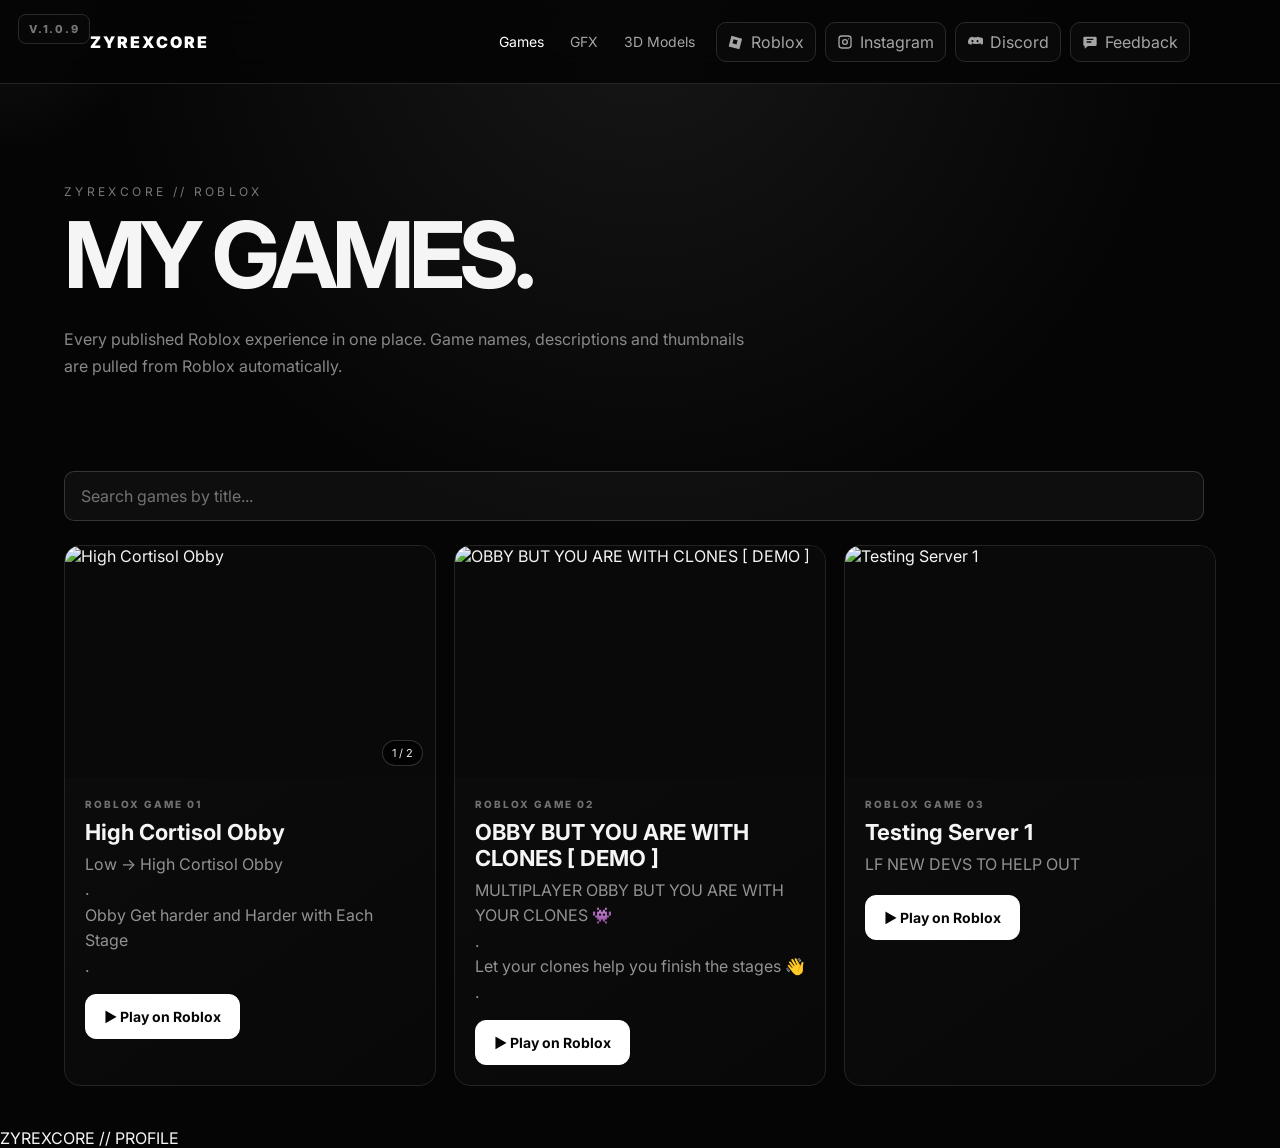
==== commit 7e7473ce: "Add game search and mobile preview controls" ====
--- a/games.html
+++ b/games.html
@@ -1 +1 @@
-<!doctype html><html lang="en"><head><meta charset="utf-8"><meta name="viewport" content="width=device-width,initial-scale=1"><title>ZyrexCore // Games</title><link rel="stylesheet" href="styles.css?v=20260908-6"></head><body><div class="version-badge">V.1.0.1</div><main><section class="page-hero"><div class="eyebrow">ZYREXCORE // ROBLOX</div><h1>MY GAMES.</h1><p>Every published Roblox experience in one place. Game names, descriptions and thumbnails are pulled from Roblox automatically.</p></section><section class="wrap" style="padding-top:20px"><div class="grid" id="gamesGrid"></div></section></main><footer class="footer">ZYREXCORE // PROFILE</footer><script src="portfolio.js?v=20260908-6"></script><script>bootChrome('games');renderGames('gamesGrid');</script></body></html>+<!doctype html><html lang="en"><head><meta charset="utf-8"><meta name="viewport" content="width=device-width,initial-scale=1"><title>ZyrexCore // Games</title><link rel="stylesheet" href="styles.css?v=20260908-12"><style>.game-search{display:flex;align-items:center;gap:12px;margin:0 0 24px}.game-search input{width:100%;box-sizing:border-box;padding:14px 16px;border:1px solid rgba(255,255,255,.16);border-radius:10px;background:rgba(255,255,255,.04);color:#fff;font:inherit;outline:none}.game-search input:focus{border-color:rgba(255,255,255,.55);box-shadow:0 0 0 3px rgba(255,255,255,.05)}.game-search input::placeholder{color:rgba(255,255,255,.42)}.game-search-status{font-size:12px;letter-spacing:.08em;color:rgba(255,255,255,.5);white-space:nowrap}</style></head><body><div class="version-badge">V.1.0.9</div><main><section class="page-hero"><div class="eyebrow">ZYREXCORE // ROBLOX</div><h1>MY GAMES.</h1><p>Every published Roblox experience in one place. Game names, descriptions and thumbnails are pulled from Roblox automatically.</p></section><section class="wrap" style="padding-top:20px"><div class="game-search"><input id="gameSearch" type="search" placeholder="Search games by title..." aria-label="Search games by title" autocomplete="off"><span class="game-search-status" id="gameSearchStatus"></span></div><div class="grid" id="gamesGrid"></div></section></main><footer class="footer">ZYREXCORE // PROFILE</footer><script src="portfolio.js?v=20260908-14"></script><script src="mobile-preview.js?v=20260908-2"></script><script>bootChrome('games');renderGames('gamesGrid').then(()=>{const input=document.getElementById('gameSearch'),status=document.getElementById('gameSearchStatus'),grid=document.getElementById('gamesGrid');const filter=()=>{const q=input.value.trim().toLowerCase();const cards=[...grid.querySelectorAll('.card')];let visible=0;cards.forEach(card=>{const title=card.querySelector('.game-name')?.textContent.toLowerCase()||'';const show=!q||title.includes(q);card.style.display=show?'':'none';if(show)visible++});status.textContent=q?`${visible} game${visible===1?'':'s'} found`:'';window.dispatchEvent(new Event('resize'))};input.addEventListener('input',filter);filter()});</script></body></html>
--- a/styles.css
+++ b/styles.css
@@ -1 +1,2 @@
-:root{--bg:#050505;--panel:#0c0c0c;--panel2:#101010;--line:#242424;--text:#f5f5f5;--muted:#8f8f8f;--soft:#cfcfcf}*{box-sizing:border-box}html{scroll-behavior:smooth}body{margin:0;background:radial-gradient(circle at 50% 0,#171717 0,transparent 34rem),#050505;color:var(--text);font-family:Inter,ui-sans-serif,system-ui,-apple-system,BlinkMacSystemFont,"Segoe UI",sans-serif;overflow-x:hidden}body.modal-open{overflow:hidden}body:before{content:"";position:fixed;inset:0;pointer-events:none;opacity:.18;background-image:linear-gradient(rgba(255,255,255,.035) 1px,transparent 1px),linear-gradient(90deg,rgba(255,255,255,.035) 1px,transparent 1px);background-size:36px 36px;mask-image:linear-gradient(to bottom,#000,transparent 75%);z-index:-2}.version-badge{position:fixed;top:14px;left:18px;z-index:100;color:#777;font-size:11px;font-weight:800;letter-spacing:.16em;padding:7px 10px;border:1px solid #292929;border-radius:8px;background:rgba(7,7,7,.78);backdrop-filter:blur(10px);pointer-events:none;user-select:none}.cursor-light{position:fixed;width:320px;height:320px;border-radius:50%;pointer-events:none;z-index:0;background:radial-gradient(circle,rgba(255,255,255,.055),transparent 68%);transform:translate(-50%,-50%);mix-blend-mode:screen}.nav{position:sticky;top:0;z-index:20;height:84px;border-bottom:1px solid var(--line);background:rgba(5,5,5,.9);backdrop-filter:blur(16px);display:flex;align-items:center;justify-content:space-between;padding:0 clamp(22px,7vw,120px)}.brand{font-weight:900;letter-spacing:.13em;text-decoration:none;color:#fff}.brand span{color:#777}.nav-right,.socials{display:flex;align-items:center;gap:9px}.nav-links{display:flex;gap:26px;margin-right:12px}.nav-links a,.social-btn{color:#a5a5a5;text-decoration:none;font-size:14px;transition:.2s}.nav-links a:hover,.nav-links a.active,.social-btn:hover{color:#fff}.social-btn{display:inline-flex;align-items:center;gap:7px;border:1px solid #292929;border-radius:10px;padding:9px 11px;background:#090909;cursor:pointer;font:inherit}.social-btn svg{width:16px;height:16px;fill:currentColor}.feedback-btn:hover{border-color:#666}.hero{min-height:calc(100vh - 84px);display:grid;place-items:center;text-align:center;padding:70px 20px 90px;position:relative}.hero-inner{max-width:1050px}.eyebrow{font-size:12px;letter-spacing:.28em;color:#777;text-transform:uppercase}.hero h1{font-size:clamp(58px,10vw,132px);line-height:.83;margin:38px 0 34px;font-weight:950;letter-spacing:-.065em}.hero h1 .outline{color:transparent;-webkit-text-stroke:1.5px #555}.hero p{max-width:760px;margin:0 auto;color:#999;font-size:17px;line-height:1.8}.actions{display:flex;justify-content:center;gap:12px;margin-top:34px;flex-wrap:wrap}.btn{display:inline-flex;align-items:center;justify-content:center;gap:8px;padding:13px 18px;border-radius:11px;border:1px solid #303030;background:#0b0b0b;color:#eee;text-decoration:none;font-weight:700;font-size:14px;transition:.2s;cursor:pointer}.btn:hover{border-color:#666;transform:translateY(-2px)}.btn.primary{background:#fff;color:#050505;border-color:#fff}.btn:disabled{opacity:.55;cursor:wait;transform:none}.wrap{max-width:1200px;margin:auto;padding:100px 24px}.section-head{display:flex;align-items:end;justify-content:space-between;gap:24px;margin-bottom:30px}.section-head h2{font-size:clamp(32px,5vw,58px);margin:0;letter-spacing:-.04em}.section-head p{color:#777;max-width:520px;line-height:1.6}.grid{display:grid;grid-template-columns:repeat(3,minmax(0,1fr));gap:18px}.card{border:1px solid var(--line);border-radius:16px;overflow:hidden;background:linear-gradient(145deg,#0d0d0d,#080808);transition:.25s;min-width:0}.card:hover{transform:translateY(-5px);border-color:#4b4b4b}.media{aspect-ratio:16/10;background:#090909;overflow:hidden}.media img{width:100%;height:100%;display:block;object-fit:cover;transition:.35s}.card:hover .media img{transform:scale(1.025)}.game-media{position:relative}.game-carousel{position:relative;width:100%;height:100%}.game-carousel .game-slide{width:100%;height:100%;object-fit:cover;display:block}.slide-btn{position:absolute;top:50%;transform:translateY(-50%);width:38px;height:38px;border:1px solid rgba(255,255,255,.3);border-radius:50%;background:rgba(0,0,0,.62);color:#fff;font-size:28px;line-height:1;cursor:pointer;display:grid;place-items:center;opacity:.75;transition:.2s}.slide-btn:hover{opacity:1;background:rgba(0,0,0,.82)}.slide-btn.prev{left:12px}.slide-btn.next{right:12px}.slide-count{position:absolute;right:12px;bottom:12px;background:rgba(0,0,0,.7);border:1px solid rgba(255,255,255,.18);padding:5px 9px;border-radius:99px;font-size:11px;color:#eee}.game-placeholder{height:100%;display:grid;place-items:center;align-content:center;gap:7px;background:radial-gradient(circle,#181818,#080808);color:#777;letter-spacing:.18em;font-weight:900}.game-placeholder small{font-size:9px;letter-spacing:.16em;color:#555}.card-body{padding:20px}.kicker{font-size:10px;letter-spacing:.2em;color:#707070;font-weight:800}.card h3{margin:9px 0 7px;font-size:22px}.card p{color:#929292;line-height:1.6;margin:0}.game-description{white-space:pre-line;max-height:7.8em;overflow:hidden}.card-actions{margin-top:18px}.empty{padding:35px;border:1px dashed #303030;border-radius:16px;color:#777;text-align:center;grid-column:1/-1}.page-hero{padding:100px 24px 55px;max-width:1200px;margin:auto}.page-hero h1{font-size:clamp(48px,8vw,92px);margin:0 0 15px;letter-spacing:-.06em}.page-hero p{max-width:700px;color:#888;line-height:1.7}.lightbox{position:fixed;inset:0;background:rgba(0,0,0,.92);z-index:50;display:none;place-items:center;padding:25px}.lightbox.open{display:grid}.lightbox img{max-width:94vw;max-height:90vh;object-fit:contain;border-radius:10px}.close{position:fixed;right:25px;top:20px;border:1px solid #444;background:#111;color:#fff;border-radius:9px;padding:10px 13px;cursor:pointer}.feedback-overlay{position:fixed;inset:0;z-index:60;display:none;place-items:center;padding:22px;background:rgba(0,0,0,.82);backdrop-filter:blur(10px)}.feedback-overlay.open{display:grid}.feedback-modal{position:relative;width:min(620px,100%);max-height:92vh;overflow:auto;border:1px solid #303030;border-radius:20px;background:linear-gradient(145deg,#111,#080808);padding:34px;box-shadow:0 25px 90px rgba(0,0,0,.6)}.feedback-modal h2{margin:10px 0 6px;font-size:clamp(30px,5vw,44px);letter-spacing:-.04em}.feedback-subtitle{margin:0 0 26px;color:#777}.feedback-close{position:absolute;right:18px;top:16px;width:38px;height:38px;border:1px solid #303030;border-radius:10px;background:#0b0b0b;color:#fff;font-size:25px;cursor:pointer}.feedback-modal label{display:block;margin:0 0 18px;color:#ddd;font-size:13px;font-weight:700}.feedback-modal label span{color:#666;font-weight:500}.feedback-modal input,.feedback-modal textarea{display:block;width:100%;margin-top:8px;border:1px solid #303030;border-radius:11px;background:#080808;color:#fff;padding:13px 14px;outline:none;font:inherit;resize:vertical}.feedback-modal input:focus,.feedback-modal textarea:focus{border-color:#777;box-shadow:0 0 0 3px rgba(255,255,255,.04)}.feedback-modal textarea{min-height:160px}.feedback-trap{position:absolute!important;left:-9999px!important;width:1px!important;height:1px!important;opacity:0!important}.feedback-status{min-height:0;height:0;margin:0;overflow:hidden}.feedback-actions{display:flex;justify-content:flex-end;gap:10px;margin-top:8px}.feedback-toast{position:fixed;left:50%;bottom:28px;z-index:100;transform:translate(-50%,20px) scale(.96);width:min(460px,calc(100vw - 32px));padding:15px 18px;border:1px solid #3a3a3a;border-radius:14px;background:rgba(12,12,12,.96);box-shadow:0 18px 60px rgba(0,0,0,.55);color:#eee;font-size:14px;font-weight:700;text-align:center;opacity:0;pointer-events:none;transition:opacity .22s ease,transform .22s ease;backdrop-filter:blur(12px)}.feedback-toast.show{opacity:1;transform:translate(-50%,0) scale(1)}.feedback-toast.success{border-color:#777}.feedback-toast.error{border-color:#555}.feedback-toast.info{border-color:#444}@media(max-width:900px){.nav{padding:0 18px}.nav-links{display:none}.grid{grid-template-columns:repeat(2,minmax(0,1fr))}.social-btn span{display:none}.social-btn{padding:9px}}@media(max-width:600px){.grid{grid-template-columns:1fr}.hero h1{font-size:clamp(54px,18vw,88px)}.hero{padding-top:40px}.page-hero{padding-top:70px}.socials{gap:5px}.brand{font-size:13px}.feedback-modal{padding:28px 20px}.feedback-actions{flex-direction:column-reverse}.feedback-actions .btn{width:100%}.feedback-toast{bottom:18px;font-size:13px}.version-badge{top:10px;left:10px;font-size:10px;padding:6px 8px}}+@import url('https://fonts.googleapis.com/css2?family=Inter:wght@400;500;600;700;800;900&display=swap');
+:root{--bg:#050505;--panel:#0c0c0c;--panel2:#101010;--line:#242424;--text:#f5f5f5;--muted:#8f8f8f;--soft:#cfcfcf}*{box-sizing:border-box}html{scroll-behavior:smooth;max-width:100%;overflow-x:hidden}body{margin:0;max-width:100%;background:radial-gradient(circle at 50% 0,#171717 0,transparent 34rem),#050505;color:var(--text);font-family:Inter,ui-sans-serif,system-ui,-apple-system,BlinkMacSystemFont,"Segoe UI",sans-serif;overflow-x:hidden}body.modal-open{overflow:hidden}body:before{content:"";position:fixed;inset:0;pointer-events:none;opacity:.18;background-image:linear-gradient(rgba(255,255,255,.035) 1px,transparent 1px),linear-gradient(90deg,rgba(255,255,255,.035) 1px,transparent 1px);background-size:36px 36px;mask-image:linear-gradient(to bottom,#000,transparent 75%);z-index:-2}.version-badge{position:fixed;top:14px;left:18px;z-index:100;color:#777;font-size:11px;font-weight:800;letter-spacing:.16em;padding:7px 10px;border:1px solid #292929;border-radius:8px;background:rgba(7,7,7,.78);backdrop-filter:blur(10px);pointer-events:none;user-select:none}.cursor-light{position:fixed;width:320px;height:320px;border-radius:50%;pointer-events:none;z-index:0;background:radial-gradient(circle,rgba(255,255,255,.055),transparent 68%);transform:translate(-50%,-50%);mix-blend-mode:screen}.nav{position:sticky;top:0;z-index:20;height:84px;border-bottom:1px solid var(--line);background:rgba(5,5,5,.9);backdrop-filter:blur(16px);display:flex;align-items:center;justify-content:space-between;padding:0 clamp(22px,7vw,120px)}.brand{font-weight:900;letter-spacing:.13em;text-decoration:none;color:#fff}.brand span{color:#777}.nav-right,.socials{display:flex;align-items:center;gap:9px}.nav-links{display:flex;gap:26px;margin-right:12px}.nav-links a,.social-btn{color:#a5a5a5;text-decoration:none;font-size:14px;transition:.2s}.nav-links a:hover,.nav-links a.active,.social-btn:hover{color:#fff}.social-btn{display:inline-flex;align-items:center;gap:7px;border:1px solid #292929;border-radius:10px;padding:9px 11px;background:#090909;cursor:pointer;font:inherit}.social-btn svg{width:16px;height:16px;fill:currentColor}.feedback-btn:hover{border-color:#666}.hero{min-height:calc(100vh - 84px);display:grid;place-items:center;text-align:center;padding:70px 20px 90px;position:relative}.hero-inner{max-width:1200px}.eyebrow{font-size:12px;letter-spacing:.28em;color:#777;text-transform:uppercase}.hero-brand-wrap{position:relative;margin:42px auto 34px;display:inline-block;isolation:isolate}.hero-brand-wrap:before,.hero-brand-wrap:after{content:"";position:absolute;top:50%;left:50%;width:125%;height:125%;border:1px solid rgba(255,255,255,.08);border-radius:50%;transform:translate(-50%,-50%) rotate(0deg);pointer-events:none;z-index:-1}.hero-brand-wrap:before{border-left-color:rgba(255,255,255,.38);border-right-color:transparent;animation:heroRing 7s linear infinite}.hero-brand-wrap:after{width:145%;height:145%;border-top-color:rgba(255,255,255,.3);border-bottom-color:transparent;animation:heroRingReverse 11s linear infinite}.hero-brand{position:relative;margin:0;font-size:clamp(70px,13vw,170px);line-height:.82;font-weight:950;letter-spacing:-.075em;color:#f5f5f5;text-shadow:0 0 10px rgba(255,255,255,.22),0 0 32px rgba(255,255,255,.1);animation:heroPulse 3.8s ease-in-out infinite}.hero-brand:before,.hero-brand:after{content:attr(data-text);position:absolute;inset:0;pointer-events:none;opacity:0}.hero-brand:before{color:#fff;clip-path:inset(15% 0 62% 0);animation:heroGlitch 5.5s steps(1,end) infinite}.hero-brand:after{color:#888;clip-path:inset(64% 0 15% 0);animation:heroGlitch 5.5s steps(1,end) infinite reverse}.hero-alias{margin-top:20px;font-size:clamp(12px,1.5vw,17px);font-weight:800;letter-spacing:.3em;color:#777;animation:aliasPulse 3.8s ease-in-out infinite}.hero p{max-width:760px;margin:34px auto 0;color:#999;font-size:17px;line-height:1.8}.actions{display:flex;justify-content:center;gap:12px;margin-top:34px;flex-wrap:wrap}.btn{display:inline-flex;align-items:center;justify-content:center;gap:8px;padding:13px 18px;border-radius:11px;border:1px solid #303030;background:#0b0b0b;color:#eee;text-decoration:none;font-weight:700;font-size:14px;transition:.2s;cursor:pointer}.btn:hover{border-color:#666;transform:translateY(-2px)}.btn.primary{background:#fff;color:#050505;border-color:#fff}.btn:disabled{opacity:.55;cursor:wait;transform:none}.wrap{max-width:1200px;margin:auto;padding:42px 24px}.section-head{display:flex;align-items:end;justify-content:space-between;gap:24px;margin-bottom:24px}.section-head h2{font-size:clamp(32px,5vw,58px);margin:0;letter-spacing:-.04em}.section-head p{color:#777;max-width:520px;line-height:1.6}.grid{display:grid;grid-template-columns:repeat(3,minmax(0,1fr));gap:18px}.card{border:1px solid var(--line);border-radius:16px;overflow:hidden;background:linear-gradient(145deg,#0d0d0d,#080808);transition:.25s;min-width:0}.card:hover{transform:translateY(-5px);border-color:#4b4b4b}.media{aspect-ratio:16/10;background:#090909;overflow:hidden}.media img{width:100%;height:100%;display:block;object-fit:cover;transition:.35s}.card:hover .media img{transform:scale(1.025)}.game-media{position:relative}.game-carousel{position:relative;width:100%;height:100%}.game-carousel .game-slide{width:100%;height:100%;object-fit:cover;display:block}.slide-btn{position:absolute;top:50%;transform:translateY(-50%);width:38px;height:38px;border:1px solid rgba(255,255,255,.3);border-radius:50%;background:rgba(0,0,0,.62);color:#fff;font-size:28px;line-height:1;cursor:pointer;display:grid;place-items:center;opacity:.75;transition:.2s}.slide-btn:hover{opacity:1;background:rgba(0,0,0,.82)}.slide-btn.prev{left:12px}.slide-btn.next{right:12px}.slide-count{position:absolute;right:12px;bottom:12px;background:rgba(0,0,0,.7);border:1px solid rgba(255,255,255,.18);padding:5px 9px;border-radius:99px;font-size:11px;color:#eee}.game-placeholder{height:100%;display:grid;place-items:center;align-content:center;gap:7px;background:radial-gradient(circle,#181818,#080808);color:#777;letter-spacing:.18em;font-weight:900}.game-placeholder small{font-size:9px;letter-spacing:.16em;color:#555}.card-body{padding:20px}.kicker{font-size:10px;letter-spacing:.2em;color:#707070;font-weight:800}.card h3{margin:9px 0 7px;font-size:22px}.card p{color:#929292;line-height:1.6;margin:0}.game-description{white-space:pre-line;max-height:7.8em;overflow:hidden}.card-actions{margin-top:18px}.empty{padding:35px;border:1px dashed #303030;border-radius:16px;color:#777;text-align:center;grid-column:1/-1}.page-hero{padding:100px 24px 55px;max-width:1200px;margin:auto}.page-hero h1{font-size:clamp(48px,8vw,92px);margin:0 0 15px;letter-spacing:-.06em}.page-hero p{max-width:700px;color:#888;line-height:1.7}.lightbox{position:fixed;inset:0;background:rgba(0,0,0,.92);z-index:50;display:none;place-items:center;padding:25px}.lightbox.open{display:grid}.lightbox img{max-width:94vw;max-height:90vh;object-fit:contain;border-radius:10px}.close{position:fixed;right:25px;top:20px;border:1px solid #444;background:#111;color:#fff;border-radius:9px;padding:10px 13px;cursor:pointer}.feedback-overlay{position:fixed;inset:0;z-index:60;display:none;place-items:center;padding:22px;background:rgba(0,0,0,.82);backdrop-filter:blur(10px)}.feedback-overlay.open{display:grid}.feedback-modal{position:relative;width:min(620px,100%);max-height:92vh;overflow:auto;border:1px solid #303030;border-radius:20px;background:linear-gradient(145deg,#111,#080808);padding:34px;box-shadow:0 25px 90px rgba(0,0,0,.6)}.feedback-modal h2{margin:10px 0 6px;font-size:clamp(30px,5vw,44px);letter-spacing:-.04em}.feedback-subtitle{margin:0 0 26px;color:#777}.feedback-close{position:absolute;right:18px;top:16px;width:38px;height:38px;border:1px solid #303030;border-radius:10px;background:#0b0b0b;color:#fff;font-size:25px;cursor:pointer}.feedback-modal label{display:block;margin:0 0 18px;color:#ddd;font-size:13px;font-weight:700}.feedback-modal label span{color:#666;font-weight:500}.feedback-modal input,.feedback-modal textarea{display:block;width:100%;margin-top:8px;border:1px solid #303030;border-radius:11px;background:#080808;color:#fff;padding:13px 14px;outline:none;font:inherit;resize:vertical}.feedback-modal input:focus,.feedback-modal textarea:focus{border-color:#777;box-shadow:0 0 0 3px rgba(255,255,255,.04)}.feedback-modal textarea{min-height:160px}.feedback-trap{position:absolute!important;left:-9999px!important;width:1px!important;height:1px!important;opacity:0!important}.feedback-status{min-height:0;height:0;margin:0;overflow:hidden}.feedback-actions{display:flex;justify-content:flex-end;gap:10px;margin-top:8px}.feedback-toast{position:fixed;left:50%;top:50%;z-index:100;transform:translate(-50%,-42%) scale(.92);width:min(460px,calc(100vw - 32px));padding:18px 20px;border:1px solid #3a3a3a;border-radius:16px;background:rgba(12,12,12,.97);box-shadow:0 22px 80px rgba(0,0,0,.68),0 0 0 100vmax rgba(0,0,0,.28);color:#eee;font-size:14px;font-weight:700;text-align:center;opacity:0;pointer-events:none;transition:opacity .22s ease,transform .22s ease;backdrop-filter:blur(14px)}.feedback-toast.show{opacity:1;transform:translate(-50%,-50%) scale(1)}.feedback-toast.success{border-color:#777}.feedback-toast.error{border-color:#555}.feedback-toast.info{border-color:#444}@keyframes heroPulse{0%,100%{transform:scale(1);filter:brightness(1)}50%{transform:scale(1.018);filter:brightness(1.18)}}@keyframes aliasPulse{0%,100%{opacity:.62;letter-spacing:.3em}50%{opacity:1;letter-spacing:.34em}}@keyframes heroRing{to{transform:translate(-50%,-50%) rotate(360deg)}}@keyframes heroRingReverse{to{transform:translate(-50%,-50%) rotate(-360deg)}}@keyframes heroGlitch{0%,86%,100%{opacity:0;transform:translate(0)}88%{opacity:.7;transform:translate(-5px,1px)}90%{opacity:0;transform:translate(4px,-1px)}92%{opacity:.5;transform:translate(2px,0)}94%{opacity:0}}@media(prefers-reduced-motion:reduce){.hero-brand,.hero-alias,.hero-brand-wrap:before,.hero-brand-wrap:after,.hero-brand:before,.hero-brand:after{animation:none}}@media(max-width:900px){.nav{padding:0 18px}.nav-links{display:none}.grid{grid-template-columns:repeat(2,minmax(0,1fr))}.social-btn span{display:none}.social-btn{padding:9px}}@media(max-width:600px){.grid{grid-template-columns:1fr}.hero-brand{font-size:clamp(54px,17vw,88px)}.hero{padding-top:40px}.hero-brand-wrap{margin-top:34px;margin-bottom:28px}.hero-alias{font-size:10px;letter-spacing:.2em}.hero p{font-size:15px}.page-hero{padding-top:70px}.socials{gap:5px}.brand{font-size:13px}.feedback-modal{padding:28px 20px}.feedback-actions{flex-direction:column-reverse}.feedback-actions .btn{width:100%}.feedback-toast{font-size:13px}.version-badge{top:10px;left:10px;font-size:10px;padding:6px 8px}.preview-scroll-wrap{position:relative;width:100%;min-width:0;overflow:hidden}.preview-scroll-wrap .grid{display:flex!important;flex-wrap:nowrap;gap:0;overflow:visible!important;scroll-snap-type:none;scroll-behavior:auto;padding:0}.preview-scroll-wrap .grid>.card{flex:0 0 100%;width:100%;max-width:none;min-width:100%;scroll-snap-align:none}.preview-scroll-wrap .grid>.empty{flex:0 0 100%;width:100%;min-width:100%}.preview-scroll-btn{position:absolute;z-index:4;top:42%;width:46px;height:46px;border:1px solid rgba(255,255,255,.3);border-radius:50%;background:rgba(5,5,5,.92);color:#fff;font-size:29px;line-height:1;cursor:pointer;display:grid;place-items:center;box-shadow:0 0 0 2px rgba(255,255,255,.08),0 8px 30px rgba(0,0,0,.65);backdrop-filter:blur(8px);transition:.2s}.preview-scroll-btn:hover{background:#fff;color:#050505;border-color:#fff}.preview-scroll-btn:disabled{opacity:.28;cursor:default;box-shadow:none}.preview-scroll-prev{left:8px}.preview-scroll-next{right:8px}.preview-scroll-wrap .card:hover{transform:none}.preview-scroll-wrap .card-body{padding:16px}.preview-scroll-wrap .card h3{font-size:19px}.preview-scroll-wrap .card p{font-size:14px}.preview-scroll-wrap .media{aspect-ratio:16/10}}
